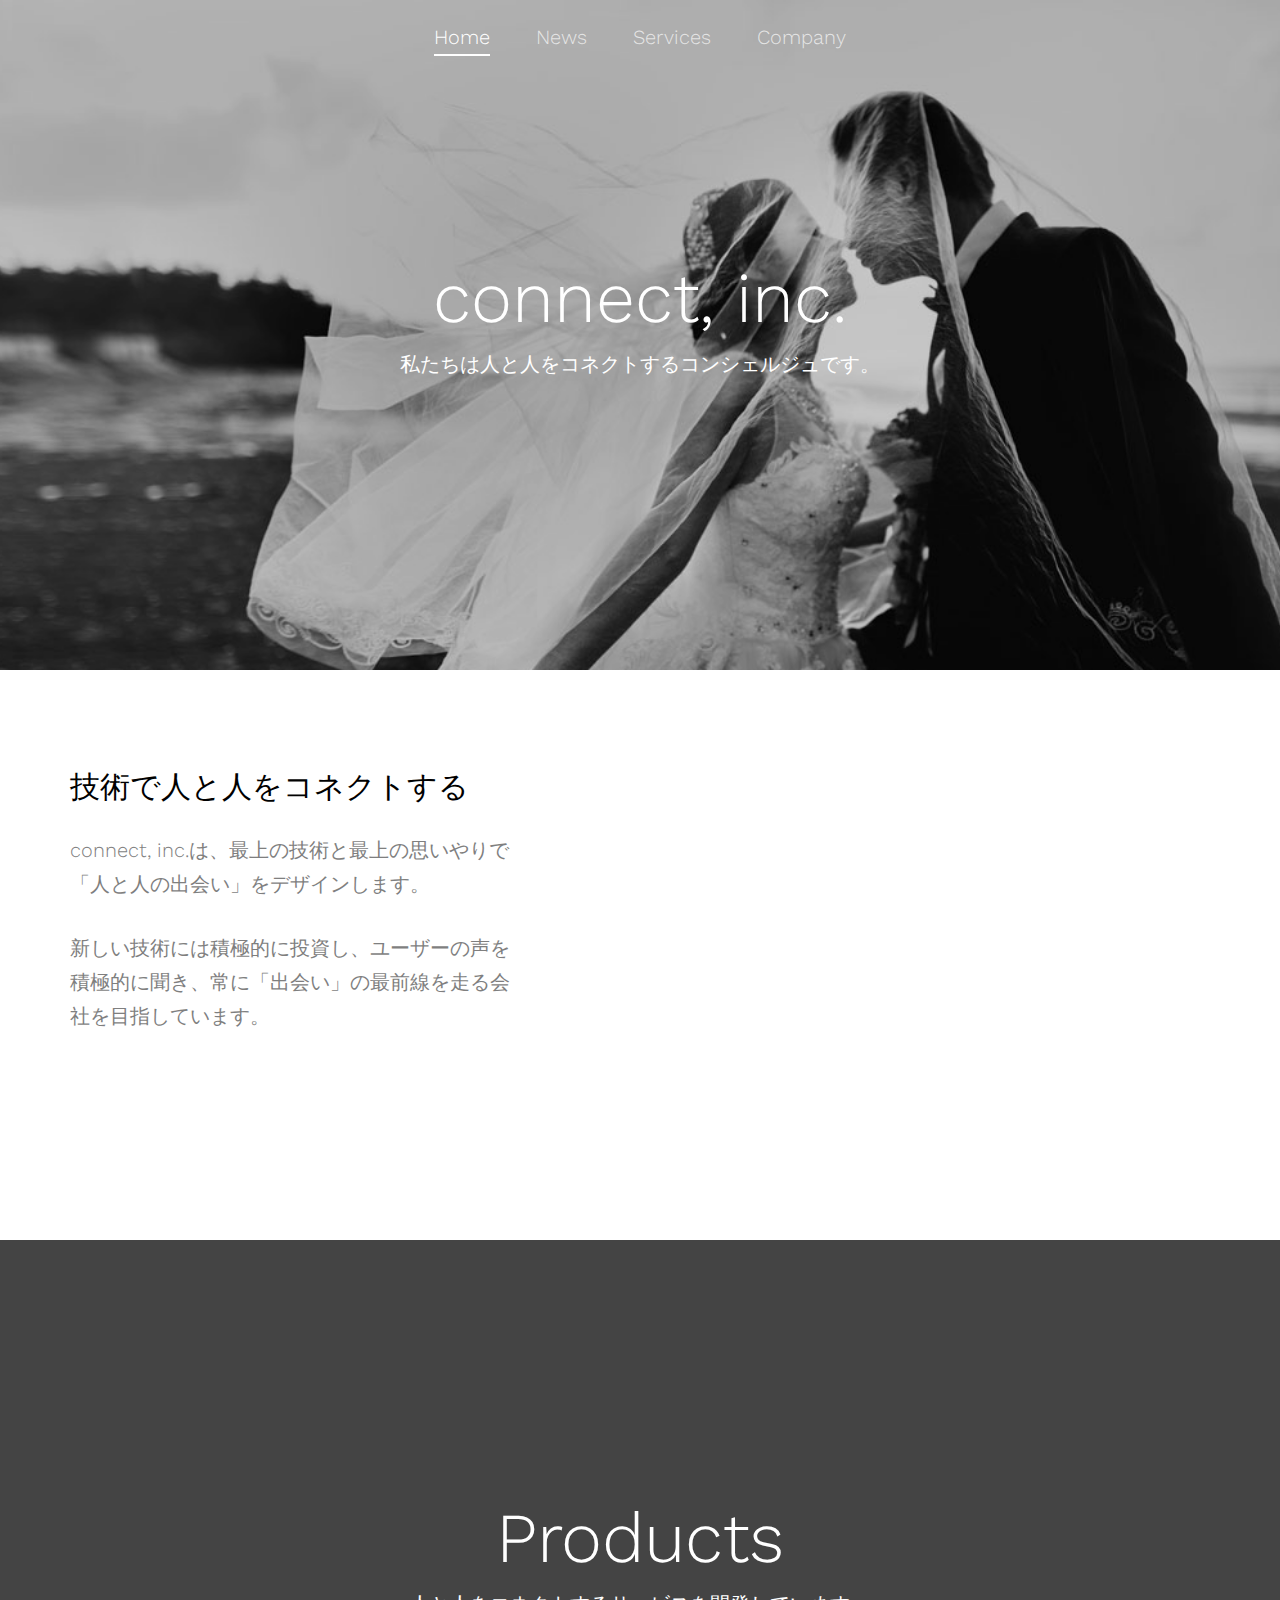
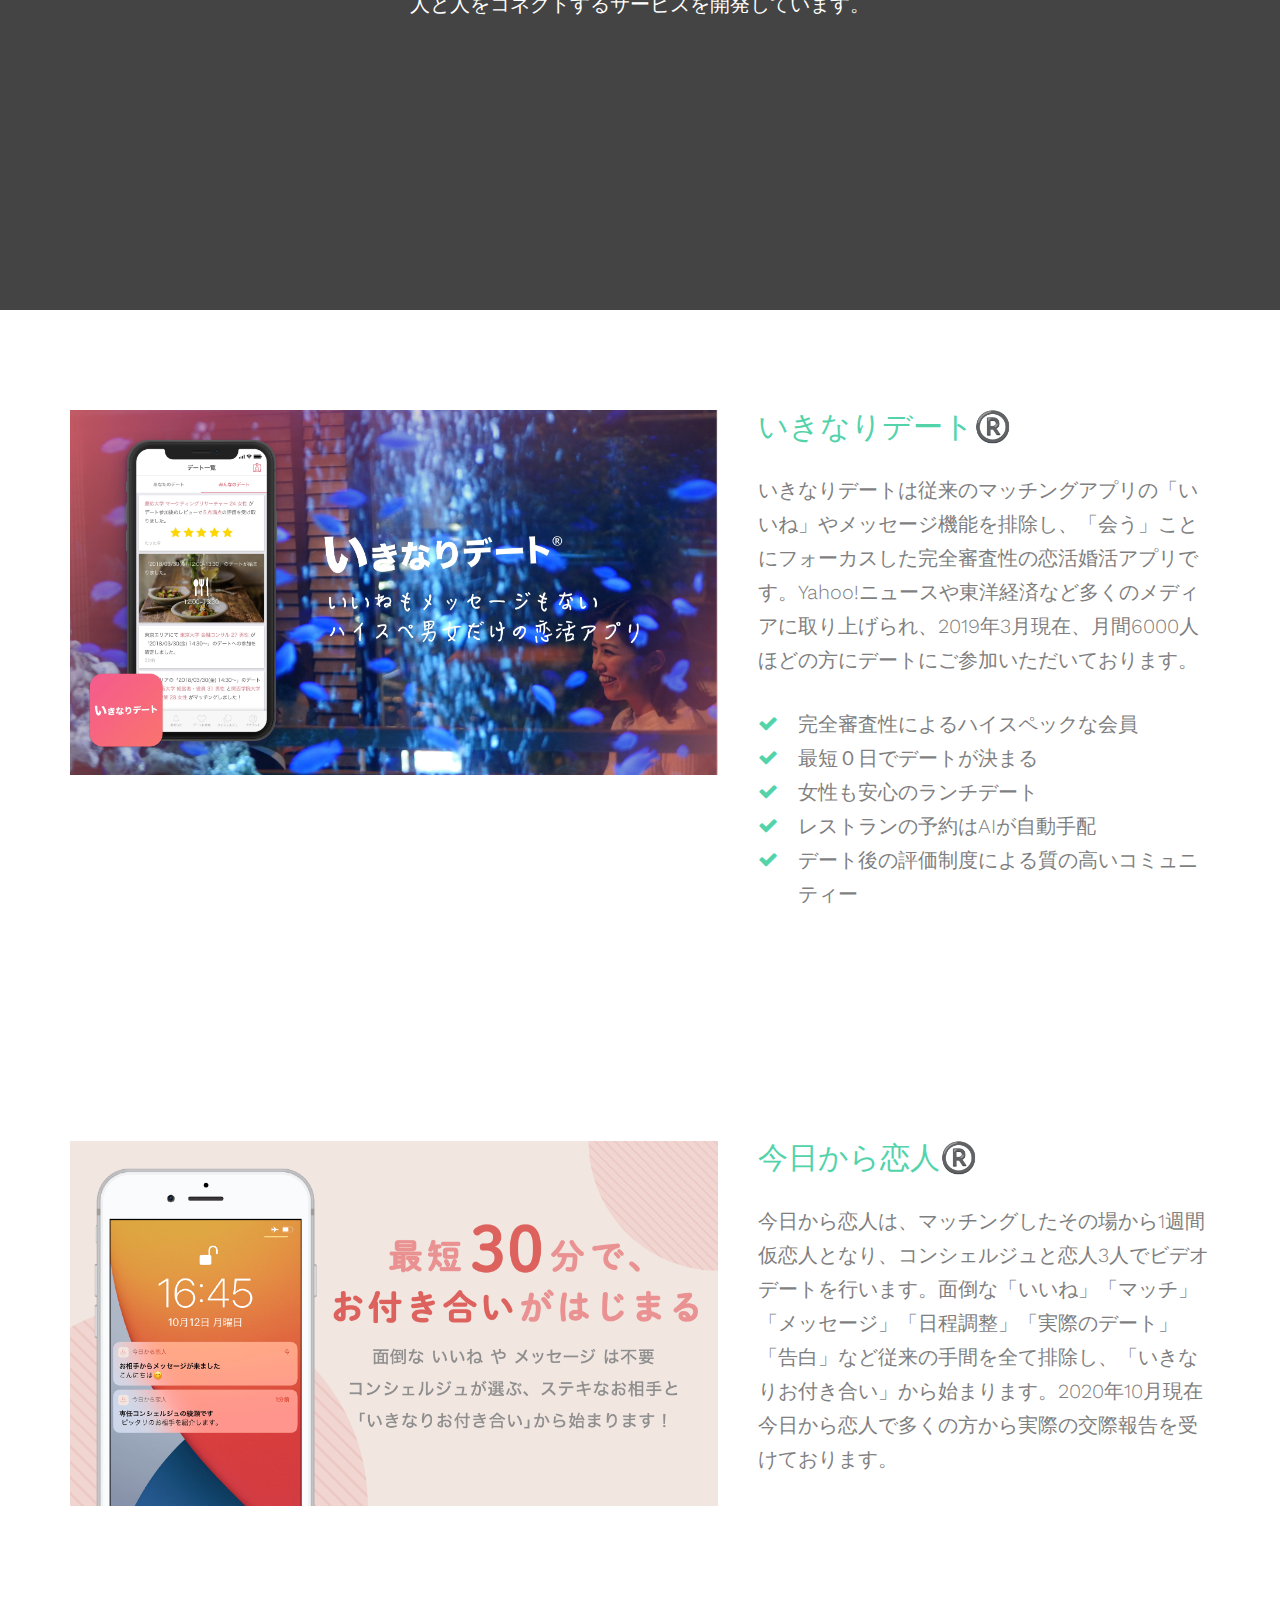
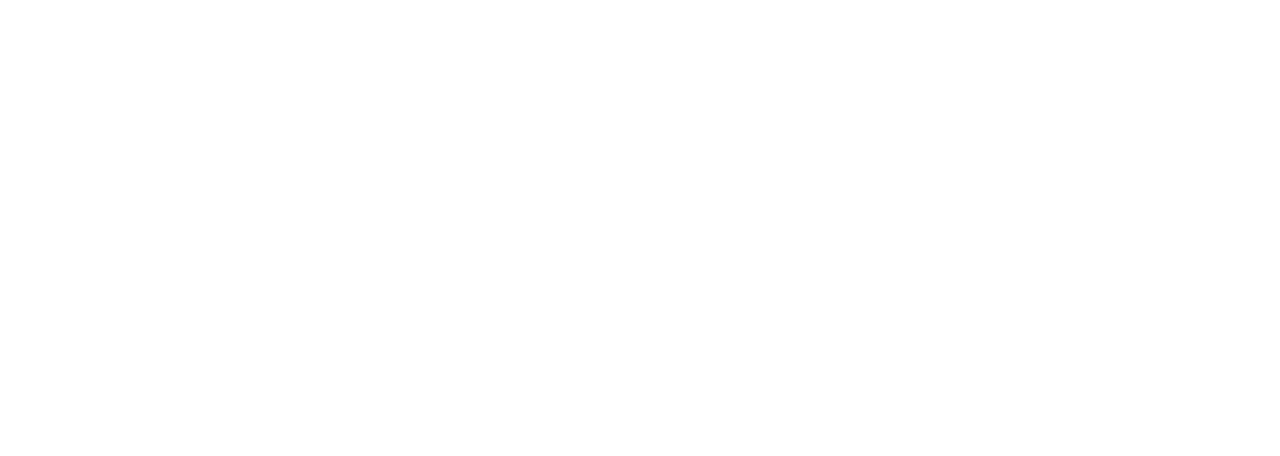
==== index.html @ e589a7e7 "Update index html" ====
<!DOCTYPE html>
<!--[if lt IE 7]>      <html class="no-js lt-ie9 lt-ie8 lt-ie7"> <![endif]-->
<!--[if IE 7]>         <html class="no-js lt-ie9 lt-ie8"> <![endif]-->
<!--[if IE 8]>         <html class="no-js lt-ie9"> <![endif]-->
<!--[if gt IE 8]><!--> <html class="no-js"> <!--<![endif]-->
	<head>
	<meta charset="utf-8">
	<meta http-equiv="X-UA-Compatible" content="IE=edge">
  <meta name="viewport" content="width=device-width, initial-scale=1">
	<meta name="format-detection" content="telephone=no">

	<title>コネクト株式会社 - 技術で人と人をコネクトする[connect, inc.]</title>
	<meta name="description" content="コネクト株式会社は「会う」ことにフォーカスした恋活・婚活マッチングアプリ「いきなりデート」と、「付き合う」ことにフォーカスした恋活・婚活マッチングアプリ「今日から恋人」を開発・運営しています。「いきなりデート」は、従来のマッチングアプリのイイねやメッセージ機能を排除し、いきなりレストランデートをするところから始まる完全審査制のマッチングアプリです。現在全国8都道府県にて開催中！「今日から恋人」は、マッチングアプリ疲れをした婚活女子や忙しい社会人の方にぴったり。いきなりお付き合いするところから始まる恋愛マッチングサービスです。現在東京・大阪にて開催中！" />
	<meta name="keywords" content="connect, コネクト, いきなりデート, 今日から恋人" />
	<meta name="author" content="connect, inc." />

  <!--
	//////////////////////////////////////////////////////

	FREE HTML5 TEMPLATE
	DESIGNED & DEVELOPED by FreeHTML5.co

	Website: 		http://freehtml5.co/
	Email: 			info@freehtml5.co
	Twitter: 		http://twitter.com/fh5co
	Facebook: 		https://www.facebook.com/fh5co

	//////////////////////////////////////////////////////
	 -->

  	<!-- Facebook and Twitter integration -->
	<meta property="og:title" content="コネクト株式会社 - 技術で人と人をコネクトする[connect, inc.]"/>
	<meta property="og:image" content="images/ikinari-lime-dating.jpg">
	<meta property="og:url" content="https://connectyou.jp/"/>
	<meta property="og:site_name" content="コネクト株式会社"/>
	<meta property="og:description" content="コネクトは「会う」ことにフォーカスした恋活・婚活マッチングアプリ「いきなりデート」と、「付き合う」ことにフォーカスした恋活・婚活マッチングアプリ「今日から恋人」を開発・運営しています。「いきなりデート」は、従来のマッチングアプリのイイねやメッセージ機能を排除し、いきなりレストランデートをするところから始まる完全審査制のマッチングアプリです。現在全国8都道府県にて開催中！「今日から恋人」は、マッチングアプリ疲れをした婚活女子や忙しい社会人の方にぴったり。いきなりお付き合いするところから始まる恋愛マッチングサービスです。現在東京・大阪にて開催中！"/>
	<meta name="twitter:title" content="コネクト株式会社 - 技術で人と人をコネクトする[connect, inc.]" />
	<meta name="twitter:image" content="images/ikinari-lime-dating.jpg">
	<meta name="twitter:url" content="" />
	<meta name="twitter:card" content="summary_large_image" />

  <!-- Structured Data -->
  <script type="application/ld+json">
  {
    "@context": "https://schema.org",
    "@type": "Organization",
    "name": "コネクト株式会社",
    "founder":"山口昂星",
    "foundingDate":"2018-11-30",
    "description": "レストランまで手配する婚活デーティングサービス「いきなりデート」の開発・運営。",
    "url": "https://connectyou.jp/",
    "logo": "",
    "telephone": "+81-03-4405-3026",
    "address": {
        "@type": "PostalAddress",
        "addressCountry": "JP",
        "postalCode": "153-0051",
        "addressRegion": "東京都",
        "addressLocality": "目黒区",
        "streetAddress": "上目黒3-18-6"
    },
    "sameAs":[
      "https://www.instagram.com/ikinaridate_official/"
    ]
  }
  </script>

	<!-- favicons ================================================== -->
  <link rel="shortcut icon" href="connect-favicon.ico">
  <link rel="icon" href="connect-favicon.ico" type="image/x-icon">
  <link rel="apple-touch-icon" href="connect-favicon.ico" type="image/x-icon"/>

	<link href='https://fonts.googleapis.com/css?family=Work+Sans:400,300,600,400italic,700' rel='stylesheet' type='text/css'>

	<!-- Animate.css -->
	<link rel="stylesheet" href="css/animate.css">

	<!-- Magnific Popup -->
	<link rel="stylesheet" href="css/magnific-popup.css">
	<!-- Bootstrap  -->
	<link rel="stylesheet" href="css/bootstrap.css">
	<!-- Icomoon Icon Fonts-->
	<link rel="stylesheet" href="css/icomoon.css">
	<!-- Theme style  -->
	<link rel="stylesheet" href="css/style.css">

	<!-- Modernizr JS -->
	<script src="js/modernizr-2.6.2.min.js"></script>
	<!-- FOR IE9 below -->
	<!--[if lt IE 9]>
	<script src="js/respond.min.js"></script>
	<![endif]-->

	<!-- Global site tag (gtag.js) - Google Analytics -->
	<script async src="https://www.googletagmanager.com/gtag/js?id=UA-73825450-18"></script>
	<script>
	  window.dataLayer = window.dataLayer || [];
	  function gtag(){dataLayer.push(arguments);}
	  gtag('js', new Date());

	  gtag('config', 'UA-73825450-18');
	</script>


	</head>
	<body>

	<div id="fh5co-wrap">
		<header id="fh5co-header">
			<div class="container">
				<nav class="fh5co-main-nav">
					<ul>
						<li class="fh5co-active"><a href="index.html"><span>Home</span></a></li>
						<li><a href="news.html"><span>News</span></a></li>
						<li><a href="services.html"><span>Services</span></a></li>
						<li><a href="company.html"><span>Company</span></a></li>
						<!-- <li><a href="contact.html"><span>Contact</span></a></li> -->
					</ul>
				</nav>
			</div>
		</header>

		<div class="fh5co-hero" style="background-image: url(images/home_header.jpg);background-position: center;" data-stellar-background-ratio="0.5">
			<div class="overlay"></div>
			<div class="container">
				<div class="row">
					<div class="col-md-8 col-md-offset-2 col-sm-12 col-sm-offset-0 col-xs-12 col-xs-offset-0 text-center fh5co-table">
						<div class="fh5co-intro fh5co-table-cell">
							<h1 class="text-center">connect, inc.</h1>
							<p>私たちは人と人をコネクトするコンシェルジュです。</p>
						</div>
					</div>
				</div>
			</div>
		</div>
		<div class="fh5co-section">
			<div class="container">
				<div class="row">
					<div class="col-md-5">
						<h2>技術で人と人をコネクトする</h2>
						<p>connect, inc.は、最上の技術と最上の思いやりで「人と人の出会い」をデザインします。</p>
						<p>新しい技術には積極的に投資し、ユーザーの声を積極的に聞き、常に「出会い」の最前線を走る会社を目指しています。</p>
					</div>
					<div class="col-md-7">
						<iframe src="https://player.vimeo.com/video/300948691?autoplay=1&loop=1&autopause=0&muted=1&background=1" frameborder="0"></iframe>
					</div>
				</div>
			</div>
		</div>

		<div class="fh5co-parallax" style="background-image: url(images/ikinari-lime-dating.jpg);" data-stellar-background-ratio="0.5">
			<div class="overlay"></div>
			<div class="container">
				<div class="row">
					<div class="col-md-8 col-md-offset-2 col-sm-12 col-sm-offset-0 col-xs-12 col-xs-offset-0 text-center fh5co-table">
						<div class="fh5co-intro fh5co-table-cell">
							<h1 class="text-center">Products</h1>
							<p>人と人をコネクトするサービスを開発しています。</p>
						</div>
					</div>
				</div>
			</div>
		</div>

		<div class="fh5co-section">
			<div class="container">
				<div class="row">
					<div class="col-md-5 col-md-push-7">
						<h2><a href="https://ikinaridate.com">いきなりデート®️</a></h2>
						<p>いきなりデートは従来のマッチングアプリの「いいね」やメッセージ機能を排除し、「会う」ことにフォーカスした完全審査性の恋活婚活アプリです。Yahoo!ニュースや東洋経済など多くのメディアに取り上げられ、2019年3月現在、月間6000人ほどの方にデートにご参加いただいております。</p>
						<ul class="fh5co-check">
							<li>完全審査性によるハイスペックな会員</li>
							<li>最短０日でデートが決まる</li>
							<li>女性も安心のランチデート</li>
							<li>レストランの予約はAIが自動手配</li>
							<li>デート後の評価制度による質の高いコミュニティー</li>
						</ul>
					</div>
					<div class="col-md-7 col-md-pull-5">
						<a href="https://ikinaridate.com"><img src="images/hero_1.jpg" alt="いきなりデート 画像" class="img-responsive"></a>
					</div>
				</div>
			</div>
		</div>

		<div class="fh5co-section">
			<div class="container">
				<div class="row">
					<div class="col-md-5 col-md-push-7">
						<h2><a href="https://kyokoi.jp">今日から恋人®️</a></h2>
						<p>今日から恋人は、マッチングしたその場から1週間仮恋人となり、コンシェルジュと恋人3人でビデオデートを行います。面倒な「いいね」「マッチ」「メッセージ」「日程調整」「実際のデート」「告白」など従来の手間を全て排除し、「いきなりお付き合い」から始まります。2020年10月現在今日から恋人で多くの方から実際の交際報告を受けております。</p>
					</div>
					<div class="col-md-7 col-md-pull-5">
						<a href="https://kyokoi.jp"><img src="images/services/kyokoi-02.png" alt="今日から恋人 画像" class="img-responsive"></a>
					</div>
				</div>
			</div>
		</div>

		<!-- <div class="fh5co-parallax" style="background-image: url(images/hero_2.jpg);" data-stellar-background-ratio="0.5">
			<div class="overlay"></div>
			<div class="container">
				<div class="row">
					<div class="col-md-8 col-md-offset-2 col-sm-12 col-sm-offset-0 col-xs-12 col-xs-offset-0 text-center fh5co-table">
						<div class="fh5co-intro fh5co-table-cell">
							<h1 class="text-center">Keep it simple</h1>
							<p>Made with love by the fine folks at <a href="http://freehtml5.co">FreeHTML5.co</a></p>
						</div>
					</div>
				</div>
			</div>
		</div>

		<div class="fh5co-section">
			<div class="container">

				<div class="row">
					<div class="col-md-6">
						<div class="fh5co-feature animate-box" data-animate-effect="fadeInLeft">
							<div class="fh5co-icon">
								<i class="icon-strategy"></i>
							</div>
							<div class="fh5co-text">
								<h3>Strategy</h3>
								<p>Far far away, behind the word mountains, far from the countries Vokalia and Consonantia, there live the blind texts. </p>
							</div>
						</div>
					</div>
					<div class="col-md-6">
						<div class="fh5co-feature animate-box" data-animate-effect="fadeInLeft">
							<div class="fh5co-icon">
								<i class="icon-telescope"></i>
							</div>
							<div class="fh5co-text">
								<h3>Explore</h3>
								<p>Far far away, behind the word mountains, far from the countries Vokalia and Consonantia, there live the blind texts. </p>
							</div>
						</div>
					</div>

					<div class="col-md-6">
						<div class="fh5co-feature animate-box" data-animate-effect="fadeInLeft">
							<div class="fh5co-icon">
								<i class="icon-circle-compass"></i>
							</div>
							<div class="fh5co-text">
								<h3>Direction</h3>
								<p>Far far away, behind the word mountains, far from the countries Vokalia and Consonantia, there live the blind texts. </p>
							</div>
						</div>
					</div>
					<div class="col-md-6">
						<div class="fh5co-feature animate-box" data-animate-effect="fadeInLeft">
							<div class="fh5co-icon">
								<i class="icon-tools"></i>
							</div>
							<div class="fh5co-text">
								<h3>Expertise</h3>
								<p>Far far away, behind the word mountains, far from the countries Vokalia and Consonantia, there live the blind texts. </p>
							</div>
						</div>
					</div>

				</div>

			</div>
		</div> -->


		<!-- <div class="fh5co-parallax" style="background-image: url(images/hero_3.jpg);" data-stellar-background-ratio="0.5">
			<div class="overlay"></div>
			<div class="container">
				<div class="row">
					<div class="col-md-8 col-md-offset-2 col-sm-12 col-sm-offset-0 col-xs-12 col-xs-offset-0 text-center fh5co-table">
						<div class="fh5co-intro fh5co-table-cell">
							<h1 class="text-center">Less is more</h1>
							<p>Made with love by the fine folks at <a href="http://freehtml5.co">FreeHTML5.co</a></p>
						</div>
					</div>
				</div>
			</div>
		</div>

		<div class="fh5co-section">
			<div class="container">

				<div class="row">
					<div class="col-md-12">
						<div class="row">
							<div class="col-md-6">
								<h2>Made With Love</h2>
							</div>
						</div>
					</div>
					<div class="col-md-6">
						<p>Even the all-powerful Pointing has no control about the blind texts it is an almost unorthographic life One day however a small line of blind text by the name of Lorem Ipsum decided to leave for the far World of Grammar. The Big Oxmox advised her not to do so, because there were thousands of bad Commas, wild Question Marks and devious Semikoli, but the Little Blind Text didn’t listen.</p>
					</div>
					<div class="col-md-6">
						<p>She packed her seven versalia, put her initial into the belt and made herself on the way. When she reached the first hills of the Italic Mountains, she had a last view back on the skyline of her hometown Bookmarksgrove, the headline of Alphabet Village and the subline of her own road, the Line Lane.</p>
					</div>
				</div>

			</div>
		</div> -->

	</div> <!-- END fh5co-wrap -->


	<footer id="fh5co-footer">
		<div class="container">
			<div class="row">
				<div class="col-md-4">
					<h3>connect, inc.</h3>
					<p>We connect people with love and technology.</p>
				</div>
				<div class="col-md-3 col-md-push-1">
					<h3>Quick Links</h3>
					<ul>
						<li><a href="http://connectyou.jp/company.html">About Us</a></li>
						<li><a href="https://ikinaridate.com">Products</a></li>
						<li><a href="http://connectyou.jp/services.html">Services</a></li>
						<!-- <li><a href="#">Blog</a></li>
						<li><a href="#">Contact</a></li> -->
					</ul>
				</div>
				<div class="col-md-3 col-md-push-1">
					<h3>Follow Us</h3>
					<ul class="fh5co-social">
						<li><a href="#"><i class="icon-twitter"></i> <span>Twitter</span></a></li>
						<li><a href="#"><i class="icon-facebook"></i> <span>Facebook</span></a></li>
						<li><a href="#"><i class="icon-instagram"></i> <span>Instagram</span></a></li>
						<li><a href="#"><i class="icon-google"></i> <span>Google Plus</span></a></li>
					</ul>
				</div>
			</div>
			<div class="row">
				<div class="col-md-12 fh5co-copyright text-center">
					<p><small>&copy; 2020 connect, inc. All Rights Reserved. </small></p>
				</div>
			</div>
		</div>
	</footer>

	<!-- jQuery -->
	<script src="js/jquery.min.js"></script>
	<!-- jQuery Easing -->
	<script src="js/jquery.easing.1.3.js"></script>
	<!-- Bootstrap -->
	<script src="js/bootstrap.min.js"></script>
	<!-- Waypoints -->
	<script src="js/jquery.waypoints.min.js"></script>
	<!-- Stellar -->
	<script src="js/jquery.stellar.min.js"></script>
	<!-- MAIN JS -->
	<script src="js/main.js"></script>

	</body>
</html>
---- css/icomoon.css ----
@font-face {
    font-family: 'icomoon';
    src:    url('../fonts/icomoon/icomoon.eot?195opb');
    src:    url('../fonts/icomoon/icomoon.eot?195opb#iefix') format('embedded-opentype'),
        url('../fonts/icomoon/icomoon.ttf?195opb') format('truetype'),
        url('../fonts/icomoon/icomoon.woff?195opb') format('woff'),
        url('../fonts/icomoon/icomoon.svg?195opb#icomoon') format('svg');
    font-weight: normal;
    font-style: normal;
}

[class^="icon-"], [class*=" icon-"] {
    /* use !important to prevent issues with browser extensions that change fonts */
    font-family: 'icomoon' !important;
    speak: none;
    font-style: normal;
    font-weight: normal;
    font-variant: normal;
    text-transform: none;
    line-height: 1;

    /* Better Font Rendering =========== */
    -webkit-font-smoothing: antialiased;
    -moz-osx-font-smoothing: grayscale;
}

.icon-glass:before {
    content: "\f000";
}
.icon-music:before {
    content: "\f001";
}
.icon-search:before {
    content: "\f002";
}
.icon-envelope-o:before {
    content: "\f003";
}
.icon-heart:before {
    content: "\f004";
}
.icon-star:before {
    content: "\f005";
}
.icon-star-o:before {
    content: "\f006";
}
.icon-user:before {
    content: "\f007";
}
.icon-film:before {
    content: "\f008";
}
.icon-th-large:before {
    content: "\f009";
}
.icon-th:before {
    content: "\f00a";
}
.icon-th-list:before {
    content: "\f00b";
}
.icon-check:before {
    content: "\f00c";
}
.icon-close:before {
    content: "\f00d";
}
.icon-remove:before {
    content: "\f00d";
}
.icon-times:before {
    content: "\f00d";
}
.icon-search-plus:before {
    content: "\f00e";
}
.icon-search-minus:before {
    content: "\f010";
}
.icon-power-off:before {
    content: "\f011";
}
.icon-signal:before {
    content: "\f012";
}
.icon-cog:before {
    content: "\f013";
}
.icon-gear:before {
    content: "\f013";
}
.icon-trash-o:before {
    content: "\f014";
}
.icon-home:before {
    content: "\f015";
}
.icon-file-o:before {
    content: "\f016";
}
.icon-clock-o:before {
    content: "\f017";
}
.icon-road:before {
    content: "\f018";
}
.icon-download:before {
    content: "\f019";
}
.icon-arrow-circle-o-down:before {
    content: "\f01a";
}
.icon-arrow-circle-o-up:before {
    content: "\f01b";
}
.icon-inbox:before {
    content: "\f01c";
}
.icon-play-circle-o:before {
    content: "\f01d";
}
.icon-repeat:before {
    content: "\f01e";
}
.icon-rotate-right:before {
    content: "\f01e";
}
.icon-refresh:before {
    content: "\f021";
}
.icon-list-alt:before {
    content: "\f022";
}
.icon-lock:before {
    content: "\f023";
}
.icon-flag:before {
    content: "\f024";
}
.icon-headphones:before {
    content: "\f025";
}
.icon-volume-off:before {
    content: "\f026";
}
.icon-volume-down:before {
    content: "\f027";
}
.icon-volume-up:before {
    content: "\f028";
}
.icon-qrcode:before {
    content: "\f029";
}
.icon-barcode:before {
    content: "\f02a";
}
.icon-tag:before {
    content: "\f02b";
}
.icon-tags:before {
    content: "\f02c";
}
.icon-book:before {
    content: "\f02d";
}
.icon-bookmark:before {
    content: "\f02e";
}
.icon-print:before {
    content: "\f02f";
}
.icon-camera:before {
    content: "\f030";
}
.icon-font:before {
    content: "\f031";
}
.icon-bold:before {
    content: "\f032";
}
.icon-italic:before {
    content: "\f033";
}
.icon-text-height:before {
    content: "\f034";
}
.icon-text-width:before {
    content: "\f035";
}
.icon-align-left:before {
    content: "\f036";
}
.icon-align-center:before {
    content: "\f037";
}
.icon-align-right:before {
    content: "\f038";
}
.icon-align-justify:before {
    content: "\f039";
}
.icon-list:before {
    content: "\f03a";
}
.icon-dedent:before {
    content: "\f03b";
}
.icon-outdent:before {
    content: "\f03b";
}
.icon-indent:before {
    content: "\f03c";
}
.icon-video-camera:before {
    content: "\f03d";
}
.icon-image:before {
    content: "\f03e";
}
.icon-photo:before {
    content: "\f03e";
}
.icon-picture-o:before {
    content: "\f03e";
}
.icon-pencil:before {
    content: "\f040";
}
.icon-map-marker:before {
    content: "\f041";
}
.icon-adjust:before {
    content: "\f042";
}
.icon-tint:before {
    content: "\f043";
}
.icon-edit:before {
    content: "\f044";
}
.icon-pencil-square-o:before {
    content: "\f044";
}
.icon-share-square-o:before {
    content: "\f045";
}
.icon-check-square-o:before {
    content: "\f046";
}
.icon-arrows:before {
    content: "\f047";
}
.icon-step-backward:before {
    content: "\f048";
}
.icon-fast-backward:before {
    content: "\f049";
}
.icon-backward:before {
    content: "\f04a";
}
.icon-play:before {
    content: "\f04b";
}
.icon-pause:before {
    content: "\f04c";
}
.icon-stop:before {
    content: "\f04d";
}
.icon-forward:before {
    content: "\f04e";
}
.icon-fast-forward:before {
    content: "\f050";
}
.icon-step-forward:before {
    content: "\f051";
}
.icon-eject:before {
    content: "\f052";
}
.icon-chevron-left:before {
    content: "\f053";
}
.icon-chevron-right:before {
    content: "\f054";
}
.icon-plus-circle:before {
    content: "\f055";
}
.icon-minus-circle:before {
    content: "\f056";
}
.icon-times-circle:before {
    content: "\f057";
}
.icon-check-circle:before {
    content: "\f058";
}
.icon-question-circle:before {
    content: "\f059";
}
.icon-info-circle:before {
    content: "\f05a";
}
.icon-crosshairs:before {
    content: "\f05b";
}
.icon-times-circle-o:before {
    content: "\f05c";
}
.icon-check-circle-o:before {
    content: "\f05d";
}
.icon-ban:before {
    content: "\f05e";
}
.icon-arrow-left:before {
    content: "\f060";
}
.icon-arrow-right:before {
    content: "\f061";
}
.icon-arrow-up:before {
    content: "\f062";
}
.icon-arrow-down:before {
    content: "\f063";
}
.icon-mail-forward:before {
    content: "\f064";
}
.icon-share:before {
    content: "\f064";
}
.icon-expand:before {
    content: "\f065";
}
.icon-compress:before {
    content: "\f066";
}
.icon-plus:before {
    content: "\f067";
}
.icon-minus:before {
    content: "\f068";
}
.icon-asterisk:before {
    content: "\f069";
}
.icon-exclamation-circle:before {
    content: "\f06a";
}
.icon-gift:before {
    content: "\f06b";
}
.icon-leaf:before {
    content: "\f06c";
}
.icon-fire:before {
    content: "\f06d";
}
.icon-eye:before {
    content: "\f06e";
}
.icon-eye-slash:before {
    content: "\f070";
}
.icon-exclamation-triangle:before {
    content: "\f071";
}
.icon-warning:before {
    content: "\f071";
}
.icon-plane:before {
    content: "\f072";
}
.icon-calendar:before {
    content: "\f073";
}
.icon-random:before {
    content: "\f074";
}
.icon-comment:before {
    content: "\f075";
}
.icon-magnet:before {
    content: "\f076";
}
.icon-chevron-up:before {
    content: "\f077";
}
.icon-chevron-down:before {
    content: "\f078";
}
.icon-retweet:before {
    content: "\f079";
}
.icon-shopping-cart:before {
    content: "\f07a";
}
.icon-folder:before {
    content: "\f07b";
}
.icon-folder-open:before {
    content: "\f07c";
}
.icon-arrows-v:before {
    content: "\f07d";
}
.icon-arrows-h:before {
    content: "\f07e";
}
.icon-bar-chart:before {
    content: "\f080";
}
.icon-bar-chart-o:before {
    content: "\f080";
}
.icon-twitter-square:before {
    content: "\f081";
}
.icon-facebook-square:before {
    content: "\f082";
}
.icon-camera-retro:before {
    content: "\f083";
}
.icon-key:before {
    content: "\f084";
}
.icon-cogs:before {
    content: "\f085";
}
.icon-gears:before {
    content: "\f085";
}
.icon-comments:before {
    content: "\f086";
}
.icon-thumbs-o-up:before {
    content: "\f087";
}
.icon-thumbs-o-down:before {
    content: "\f088";
}
.icon-star-half:before {
    content: "\f089";
}
.icon-heart-o:before {
    content: "\f08a";
}
.icon-sign-out:before {
    content: "\f08b";
}
.icon-linkedin-square:before {
    content: "\f08c";
}
.icon-thumb-tack:before {
    content: "\f08d";
}
.icon-external-link:before {
    content: "\f08e";
}
.icon-sign-in:before {
    content: "\f090";
}
.icon-trophy:before {
    content: "\f091";
}
.icon-github-square:before {
    content: "\f092";
}
.icon-upload:before {
    content: "\f093";
}
.icon-lemon-o:before {
    content: "\f094";
}
.icon-phone:before {
    content: "\f095";
}
.icon-square-o:before {
    content: "\f096";
}
.icon-bookmark-o:before {
    content: "\f097";
}
.icon-phone-square:before {
    content: "\f098";
}
.icon-twitter:before {
    content: "\f099";
}
.icon-facebook:before {
    content: "\f09a";
}
.icon-facebook-f:before {
    content: "\f09a";
}
.icon-github:before {
    content: "\f09b";
}
.icon-unlock:before {
    content: "\f09c";
}
.icon-credit-card:before {
    content: "\f09d";
}
.icon-feed:before {
    content: "\f09e";
}
.icon-rss:before {
    content: "\f09e";
}
.icon-hdd-o:before {
    content: "\f0a0";
}
.icon-bullhorn:before {
    content: "\f0a1";
}
.icon-bell-o:before {
    content: "\f0a2";
}
.icon-certificate:before {
    content: "\f0a3";
}
.icon-hand-o-right:before {
    content: "\f0a4";
}
.icon-hand-o-left:before {
    content: "\f0a5";
}
.icon-hand-o-up:before {
    content: "\f0a6";
}
.icon-hand-o-down:before {
    content: "\f0a7";
}
.icon-arrow-circle-left:before {
    content: "\f0a8";
}
.icon-arrow-circle-right:before {
    content: "\f0a9";
}
.icon-arrow-circle-up:before {
    content: "\f0aa";
}
.icon-arrow-circle-down:before {
    content: "\f0ab";
}
.icon-globe:before {
    content: "\f0ac";
}
.icon-wrench:before {
    content: "\f0ad";
}
.icon-tasks:before {
    content: "\f0ae";
}
.icon-filter:before {
    content: "\f0b0";
}
.icon-briefcase:before {
    content: "\f0b1";
}
.icon-arrows-alt:before {
    content: "\f0b2";
}
.icon-group:before {
    content: "\f0c0";
}
.icon-users:before {
    content: "\f0c0";
}
.icon-chain:before {
    content: "\f0c1";
}
.icon-link:before {
    content: "\f0c1";
}
.icon-cloud:before {
    content: "\f0c2";
}
.icon-flask:before {
    content: "\f0c3";
}
.icon-cut:before {
    content: "\f0c4";
}
.icon-scissors:before {
    content: "\f0c4";
}
.icon-copy:before {
    content: "\f0c5";
}
.icon-files-o:before {
    content: "\f0c5";
}
.icon-paperclip:before {
    content: "\f0c6";
}
.icon-floppy-o:before {
    content: "\f0c7";
}
.icon-save:before {
    content: "\f0c7";
}
.icon-square:before {
    content: "\f0c8";
}
.icon-bars:before {
    content: "\f0c9";
}
.icon-navicon:before {
    content: "\f0c9";
}
.icon-reorder:before {
    content: "\f0c9";
}
.icon-list-ul:before {
    content: "\f0ca";
}
.icon-list-ol:before {
    content: "\f0cb";
}
.icon-strikethrough:before {
    content: "\f0cc";
}
.icon-underline:before {
    content: "\f0cd";
}
.icon-table:before {
    content: "\f0ce";
}
.icon-magic:before {
    content: "\f0d0";
}
.icon-truck:before {
    content: "\f0d1";
}
.icon-pinterest:before {
    content: "\f0d2";
}
.icon-pinterest-square:before {
    content: "\f0d3";
}
.icon-google-plus-square:before {
    content: "\f0d4";
}
.icon-google-plus:before {
    content: "\f0d5";
}
.icon-money:before {
    content: "\f0d6";
}
.icon-caret-down:before {
    content: "\f0d7";
}
.icon-caret-up:before {
    content: "\f0d8";
}
.icon-caret-left:before {
    content: "\f0d9";
}
.icon-caret-right:before {
    content: "\f0da";
}
.icon-columns:before {
    content: "\f0db";
}
.icon-sort:before {
    content: "\f0dc";
}
.icon-unsorted:before {
    content: "\f0dc";
}
.icon-sort-desc:before {
    content: "\f0dd";
}
.icon-sort-down:before {
    content: "\f0dd";
}
.icon-sort-asc:before {
    content: "\f0de";
}
.icon-sort-up:before {
    content: "\f0de";
}
.icon-envelope:before {
    content: "\f0e0";
}
.icon-linkedin:before {
    content: "\f0e1";
}
.icon-rotate-left:before {
    content: "\f0e2";
}
.icon-undo:before {
    content: "\f0e2";
}
.icon-gavel:before {
    content: "\f0e3";
}
.icon-legal:before {
    content: "\f0e3";
}
.icon-dashboard:before {
    content: "\f0e4";
}
.icon-tachometer:before {
    content: "\f0e4";
}
.icon-comment-o:before {
    content: "\f0e5";
}
.icon-comments-o:before {
    content: "\f0e6";
}
.icon-bolt:before {
    content: "\f0e7";
}
.icon-flash:before {
    content: "\f0e7";
}
.icon-sitemap:before {
    content: "\f0e8";
}
.icon-umbrella:before {
    content: "\f0e9";
}
.icon-clipboard:before {
    content: "\f0ea";
}
.icon-paste:before {
    content: "\f0ea";
}
.icon-lightbulb-o:before {
    content: "\f0eb";
}
.icon-exchange:before {
    content: "\f0ec";
}
.icon-cloud-download:before {
    content: "\f0ed";
}
.icon-cloud-upload:before {
    content: "\f0ee";
}
.icon-user-md:before {
    content: "\f0f0";
}
.icon-stethoscope:before {
    content: "\f0f1";
}
.icon-suitcase:before {
    content: "\f0f2";
}
.icon-bell:before {
    content: "\f0f3";
}
.icon-coffee:before {
    content: "\f0f4";
}
.icon-cutlery:before {
    content: "\f0f5";
}
.icon-file-text-o:before {
    content: "\f0f6";
}
.icon-building-o:before {
    content: "\f0f7";
}
.icon-hospital-o:before {
    content: "\f0f8";
}
.icon-ambulance:before {
    content: "\f0f9";
}
.icon-medkit:before {
    content: "\f0fa";
}
.icon-fighter-jet:before {
    content: "\f0fb";
}
.icon-beer:before {
    content: "\f0fc";
}
.icon-h-square:before {
    content: "\f0fd";
}
.icon-plus-square:before {
    content: "\f0fe";
}
.icon-angle-double-left:before {
    content: "\f100";
}
.icon-angle-double-right:before {
    content: "\f101";
}
.icon-angle-double-up:before {
    content: "\f102";
}
.icon-angle-double-down:before {
    content: "\f103";
}
.icon-angle-left:before {
    content: "\f104";
}
.icon-angle-right:before {
    content: "\f105";
}
.icon-angle-up:before {
    content: "\f106";
}
.icon-angle-down:before {
    content: "\f107";
}
.icon-desktop:before {
    content: "\f108";
}
.icon-laptop:before {
    content: "\f109";
}
.icon-tablet:before {
    content: "\f10a";
}
.icon-mobile:before {
    content: "\f10b";
}
.icon-mobile-phone:before {
    content: "\f10b";
}
.icon-circle-o:before {
    content: "\f10c";
}
.icon-quote-left:before {
    content: "\f10d";
}
.icon-quote-right:before {
    content: "\f10e";
}
.icon-spinner:before {
    content: "\f110";
}
.icon-circle:before {
    content: "\f111";
}
.icon-mail-reply:before {
    content: "\f112";
}
.icon-reply:before {
    content: "\f112";
}
.icon-github-alt:before {
    content: "\f113";
}
.icon-folder-o:before {
    content: "\f114";
}
.icon-folder-open-o:before {
    content: "\f115";
}
.icon-smile-o:before {
    content: "\f118";
}
.icon-frown-o:before {
    content: "\f119";
}
.icon-meh-o:before {
    content: "\f11a";
}
.icon-gamepad:before {
    content: "\f11b";
}
.icon-keyboard-o:before {
    content: "\f11c";
}
.icon-flag-o:before {
    content: "\f11d";
}
.icon-flag-checkered:before {
    content: "\f11e";
}
.icon-terminal:before {
    content: "\f120";
}
.icon-code:before {
    content: "\f121";
}
.icon-mail-reply-all:before {
    content: "\f122";
}
.icon-reply-all:before {
    content: "\f122";
}
.icon-star-half-empty:before {
    content: "\f123";
}
.icon-star-half-full:before {
    content: "\f123";
}
.icon-star-half-o:before {
    content: "\f123";
}
.icon-location-arrow:before {
    content: "\f124";
}
.icon-crop:before {
    content: "\f125";
}
.icon-code-fork:before {
    content: "\f126";
}
.icon-chain-broken:before {
    content: "\f127";
}
.icon-unlink:before {
    content: "\f127";
}
.icon-question:before {
    content: "\f128";
}
.icon-info:before {
    content: "\f129";
}
.icon-exclamation:before {
    content: "\f12a";
}
.icon-superscript:before {
    content: "\f12b";
}
.icon-subscript:before {
    content: "\f12c";
}
.icon-eraser:before {
    content: "\f12d";
}
.icon-puzzle-piece:before {
    content: "\f12e";
}
.icon-microphone:before {
    content: "\f130";
}
.icon-microphone-slash:before {
    content: "\f131";
}
.icon-shield:before {
    content: "\f132";
}
.icon-calendar-o:before {
    content: "\f133";
}
.icon-fire-extinguisher:before {
    content: "\f134";
}
.icon-rocket:before {
    content: "\f135";
}
.icon-maxcdn:before {
    content: "\f136";
}
.icon-chevron-circle-left:before {
    content: "\f137";
}
.icon-chevron-circle-right:before {
    content: "\f138";
}
.icon-chevron-circle-up:before {
    content: "\f139";
}
.icon-chevron-circle-down:before {
    content: "\f13a";
}
.icon-html5:before {
    content: "\f13b";
}
.icon-css3:before {
    content: "\f13c";
}
.icon-anchor:before {
    content: "\f13d";
}
.icon-unlock-alt:before {
    content: "\f13e";
}
.icon-bullseye:before {
    content: "\f140";
}
.icon-ellipsis-h:before {
    content: "\f141";
}
.icon-ellipsis-v:before {
    content: "\f142";
}
.icon-rss-square:before {
    content: "\f143";
}
.icon-play-circle:before {
    content: "\f144";
}
.icon-ticket:before {
    content: "\f145";
}
.icon-minus-square:before {
    content: "\f146";
}
.icon-minus-square-o:before {
    content: "\f147";
}
.icon-level-up:before {
    content: "\f148";
}
.icon-level-down:before {
    content: "\f149";
}
.icon-check-square:before {
    content: "\f14a";
}
.icon-pencil-square:before {
    content: "\f14b";
}
.icon-external-link-square:before {
    content: "\f14c";
}
.icon-share-square:before {
    content: "\f14d";
}
.icon-compass:before {
    content: "\f14e";
}
.icon-caret-square-o-down:before {
    content: "\f150";
}
.icon-toggle-down:before {
    content: "\f150";
}
.icon-caret-square-o-up:before {
    content: "\f151";
}
.icon-toggle-up:before {
    content: "\f151";
}
.icon-caret-square-o-right:before {
    content: "\f152";
}
.icon-toggle-right:before {
    content: "\f152";
}
.icon-eur:before {
    content: "\f153";
}
.icon-euro:before {
    content: "\f153";
}
.icon-gbp:before {
    content: "\f154";
}
.icon-dollar:before {
    content: "\f155";
}
.icon-usd:before {
    content: "\f155";
}
.icon-inr:before {
    content: "\f156";
}
.icon-rupee:before {
    content: "\f156";
}
.icon-cny:before {
    content: "\f157";
}
.icon-jpy:before {
    content: "\f157";
}
.icon-rmb:before {
    content: "\f157";
}
.icon-yen:before {
    content: "\f157";
}
.icon-rouble:before {
    content: "\f158";
}
.icon-rub:before {
    content: "\f158";
}
.icon-ruble:before {
    content: "\f158";
}
.icon-krw:before {
    content: "\f159";
}
.icon-won:before {
    content: "\f159";
}
.icon-bitcoin:before {
    content: "\f15a";
}
.icon-btc:before {
    content: "\f15a";
}
.icon-file:before {
    content: "\f15b";
}
.icon-file-text:before {
    content: "\f15c";
}
.icon-sort-alpha-asc:before {
    content: "\f15d";
}
.icon-sort-alpha-desc:before {
    content: "\f15e";
}
.icon-sort-amount-asc:before {
    content: "\f160";
}
.icon-sort-amount-desc:before {
    content: "\f161";
}
.icon-sort-numeric-asc:before {
    content: "\f162";
}
.icon-sort-numeric-desc:before {
    content: "\f163";
}
.icon-thumbs-up:before {
    content: "\f164";
}
.icon-thumbs-down:before {
    content: "\f165";
}
.icon-youtube-square:before {
    content: "\f166";
}
.icon-youtube:before {
    content: "\f167";
}
.icon-xing:before {
    content: "\f168";
}
.icon-xing-square:before {
    content: "\f169";
}
.icon-youtube-play:before {
    content: "\f16a";
}
.icon-dropbox:before {
    content: "\f16b";
}
.icon-stack-overflow:before {
    content: "\f16c";
}
.icon-instagram:before {
    content: "\f16d";
}
.icon-flickr:before {
    content: "\f16e";
}
.icon-adn:before {
    content: "\f170";
}
.icon-bitbucket:before {
    content: "\f171";
}
.icon-bitbucket-square:before {
    content: "\f172";
}
.icon-tumblr:before {
    content: "\f173";
}
.icon-tumblr-square:before {
    content: "\f174";
}
.icon-long-arrow-down:before {
    content: "\f175";
}
.icon-long-arrow-up:before {
    content: "\f176";
}
.icon-long-arrow-left:before {
    content: "\f177";
}
.icon-long-arrow-right:before {
    content: "\f178";
}
.icon-apple:before {
    content: "\f179";
}
.icon-windows:before {
    content: "\f17a";
}
.icon-android:before {
    content: "\f17b";
}
.icon-linux:before {
    content: "\f17c";
}
.icon-dribbble:before {
    content: "\f17d";
}
.icon-skype:before {
    content: "\f17e";
}
.icon-foursquare:before {
    content: "\f180";
}
.icon-trello:before {
    content: "\f181";
}
.icon-female:before {
    content: "\f182";
}
.icon-male:before {
    content: "\f183";
}
.icon-gittip:before {
    content: "\f184";
}
.icon-gratipay:before {
    content: "\f184";
}
.icon-sun-o:before {
    content: "\f185";
}
.icon-moon-o:before {
    content: "\f186";
}
.icon-archive:before {
    content: "\f187";
}
.icon-bug:before {
    content: "\f188";
}
.icon-vk:before {
    content: "\f189";
}
.icon-weibo:before {
    content: "\f18a";
}
.icon-renren:before {
    content: "\f18b";
}
.icon-pagelines:before {
    content: "\f18c";
}
.icon-stack-exchange:before {
    content: "\f18d";
}
.icon-arrow-circle-o-right:before {
    content: "\f18e";
}
.icon-arrow-circle-o-left:before {
    content: "\f190";
}
.icon-caret-square-o-left:before {
    content: "\f191";
}
.icon-toggle-left:before {
    content: "\f191";
}
.icon-dot-circle-o:before {
    content: "\f192";
}
.icon-wheelchair:before {
    content: "\f193";
}
.icon-vimeo-square:before {
    content: "\f194";
}
.icon-try:before {
    content: "\f195";
}
.icon-turkish-lira:before {
    content: "\f195";
}
.icon-plus-square-o:before {
    content: "\f196";
}
.icon-space-shuttle:before {
    content: "\f197";
}
.icon-slack:before {
    content: "\f198";
}
.icon-envelope-square:before {
    content: "\f199";
}
.icon-wordpress:before {
    content: "\f19a";
}
.icon-openid:before {
    content: "\f19b";
}
.icon-bank:before {
    content: "\f19c";
}
.icon-institution:before {
    content: "\f19c";
}
.icon-university:before {
    content: "\f19c";
}
.icon-graduation-cap:before {
    content: "\f19d";
}
.icon-mortar-board:before {
    content: "\f19d";
}
.icon-yahoo:before {
    content: "\f19e";
}
.icon-google:before {
    content: "\f1a0";
}
.icon-reddit:before {
    content: "\f1a1";
}
.icon-reddit-square:before {
    content: "\f1a2";
}
.icon-stumbleupon-circle:before {
    content: "\f1a3";
}
.icon-stumbleupon:before {
    content: "\f1a4";
}
.icon-delicious:before {
    content: "\f1a5";
}
.icon-digg:before {
    content: "\f1a6";
}
.icon-pied-piper-pp:before {
    content: "\f1a7";
}
.icon-pied-piper-alt:before {
    content: "\f1a8";
}
.icon-drupal:before {
    content: "\f1a9";
}
.icon-joomla:before {
    content: "\f1aa";
}
.icon-language:before {
    content: "\f1ab";
}
.icon-fax:before {
    content: "\f1ac";
}
.icon-building:before {
    content: "\f1ad";
}
.icon-child:before {
    content: "\f1ae";
}
.icon-paw:before {
    content: "\f1b0";
}
.icon-spoon:before {
    content: "\f1b1";
}
.icon-cube:before {
    content: "\f1b2";
}
.icon-cubes:before {
    content: "\f1b3";
}
.icon-behance:before {
    content: "\f1b4";
}
.icon-behance-square:before {
    content: "\f1b5";
}
.icon-steam:before {
    content: "\f1b6";
}
.icon-steam-square:before {
    content: "\f1b7";
}
.icon-recycle:before {
    content: "\f1b8";
}
.icon-automobile:before {
    content: "\f1b9";
}
.icon-car:before {
    content: "\f1b9";
}
.icon-cab:before {
    content: "\f1ba";
}
.icon-taxi:before {
    content: "\f1ba";
}
.icon-tree:before {
    content: "\f1bb";
}
.icon-spotify:before {
    content: "\f1bc";
}
.icon-deviantart:before {
    content: "\f1bd";
}
.icon-soundcloud:before {
    content: "\f1be";
}
.icon-database:before {
    content: "\f1c0";
}
.icon-file-pdf-o:before {
    content: "\f1c1";
}
.icon-file-word-o:before {
    content: "\f1c2";
}
.icon-file-excel-o:before {
    content: "\f1c3";
}
.icon-file-powerpoint-o:before {
    content: "\f1c4";
}
.icon-file-image-o:before {
    content: "\f1c5";
}
.icon-file-photo-o:before {
    content: "\f1c5";
}
.icon-file-picture-o:before {
    content: "\f1c5";
}
.icon-file-archive-o:before {
    content: "\f1c6";
}
.icon-file-zip-o:before {
    content: "\f1c6";
}
.icon-file-audio-o:before {
    content: "\f1c7";
}
.icon-file-sound-o:before {
    content: "\f1c7";
}
.icon-file-movie-o:before {
    content: "\f1c8";
}
.icon-file-video-o:before {
    content: "\f1c8";
}
.icon-file-code-o:before {
    content: "\f1c9";
}
.icon-vine:before {
    content: "\f1ca";
}
.icon-codepen:before {
    content: "\f1cb";
}
.icon-jsfiddle:before {
    content: "\f1cc";
}
.icon-life-bouy:before {
    content: "\f1cd";
}
.icon-life-buoy:before {
    content: "\f1cd";
}
.icon-life-ring:before {
    content: "\f1cd";
}
.icon-life-saver:before {
    content: "\f1cd";
}
.icon-support:before {
    content: "\f1cd";
}
.icon-circle-o-notch:before {
    content: "\f1ce";
}
.icon-ra:before {
    content: "\f1d0";
}
.icon-rebel:before {
    content: "\f1d0";
}
.icon-resistance:before {
    content: "\f1d0";
}
.icon-empire:before {
    content: "\f1d1";
}
.icon-ge:before {
    content: "\f1d1";
}
.icon-git-square:before {
    content: "\f1d2";
}
.icon-git:before {
    content: "\f1d3";
}
.icon-hacker-news:before {
    content: "\f1d4";
}
.icon-y-combinator-square:before {
    content: "\f1d4";
}
.icon-yc-square:before {
    content: "\f1d4";
}
.icon-tencent-weibo:before {
    content: "\f1d5";
}
.icon-qq:before {
    content: "\f1d6";
}
.icon-wechat:before {
    content: "\f1d7";
}
.icon-weixin:before {
    content: "\f1d7";
}
.icon-paper-plane:before {
    content: "\f1d8";
}
.icon-send:before {
    content: "\f1d8";
}
.icon-paper-plane-o:before {
    content: "\f1d9";
}
.icon-send-o:before {
    content: "\f1d9";
}
.icon-history:before {
    content: "\f1da";
}
.icon-circle-thin:before {
    content: "\f1db";
}
.icon-header:before {
    content: "\f1dc";
}
.icon-paragraph:before {
    content: "\f1dd";
}
.icon-sliders:before {
    content: "\f1de";
}
.icon-share-alt:before {
    content: "\f1e0";
}
.icon-share-alt-square:before {
    content: "\f1e1";
}
.icon-bomb:before {
    content: "\f1e2";
}
.icon-futbol-o:before {
    content: "\f1e3";
}
.icon-soccer-ball-o:before {
    content: "\f1e3";
}
.icon-tty:before {
    content: "\f1e4";
}
.icon-binoculars:before {
    content: "\f1e5";
}
.icon-plug:before {
    content: "\f1e6";
}
.icon-slideshare:before {
    content: "\f1e7";
}
.icon-twitch:before {
    content: "\f1e8";
}
.icon-yelp:before {
    content: "\f1e9";
}
.icon-newspaper-o:before {
    content: "\f1ea";
}
.icon-wifi:before {
    content: "\f1eb";
}
.icon-calculator:before {
    content: "\f1ec";
}
.icon-paypal:before {
    content: "\f1ed";
}
.icon-google-wallet:before {
    content: "\f1ee";
}
.icon-cc-visa:before {
    content: "\f1f0";
}
.icon-cc-mastercard:before {
    content: "\f1f1";
}
.icon-cc-discover:before {
    content: "\f1f2";
}
.icon-cc-amex:before {
    content: "\f1f3";
}
.icon-cc-paypal:before {
    content: "\f1f4";
}
.icon-cc-stripe:before {
    content: "\f1f5";
}
.icon-bell-slash:before {
    content: "\f1f6";
}
.icon-bell-slash-o:before {
    content: "\f1f7";
}
.icon-trash:before {
    content: "\f1f8";
}
.icon-copyright:before {
    content: "\f1f9";
}
.icon-at:before {
    content: "\f1fa";
}
.icon-eyedropper:before {
    content: "\f1fb";
}
.icon-paint-brush:before {
    content: "\f1fc";
}
.icon-birthday-cake:before {
    content: "\f1fd";
}
.icon-area-chart:before {
    content: "\f1fe";
}
.icon-pie-chart:before {
    content: "\f200";
}
.icon-line-chart:before {
    content: "\f201";
}
.icon-lastfm:before {
    content: "\f202";
}
.icon-lastfm-square:before {
    content: "\f203";
}
.icon-toggle-off:before {
    content: "\f204";
}
.icon-toggle-on:before {
    content: "\f205";
}
.icon-bicycle:before {
    content: "\f206";
}
.icon-bus:before {
    content: "\f207";
}
.icon-ioxhost:before {
    content: "\f208";
}
.icon-angellist:before {
    content: "\f209";
}
.icon-cc:before {
    content: "\f20a";
}
.icon-ils:before {
    content: "\f20b";
}
.icon-shekel:before {
    content: "\f20b";
}
.icon-sheqel:before {
    content: "\f20b";
}
.icon-meanpath:before {
    content: "\f20c";
}
.icon-buysellads:before {
    content: "\f20d";
}
.icon-connectdevelop:before {
    content: "\f20e";
}
.icon-dashcube:before {
    content: "\f210";
}
.icon-forumbee:before {
    content: "\f211";
}
.icon-leanpub:before {
    content: "\f212";
}
.icon-sellsy:before {
    content: "\f213";
}
.icon-shirtsinbulk:before {
    content: "\f214";
}
.icon-simplybuilt:before {
    content: "\f215";
}
.icon-skyatlas:before {
    content: "\f216";
}
.icon-cart-plus:before {
    content: "\f217";
}
.icon-cart-arrow-down:before {
    content: "\f218";
}
.icon-diamond:before {
    content: "\f219";
}
.icon-ship:before {
    content: "\f21a";
}
.icon-user-secret:before {
    content: "\f21b";
}
.icon-motorcycle:before {
    content: "\f21c";
}
.icon-street-view:before {
    content: "\f21d";
}
.icon-heartbeat:before {
    content: "\f21e";
}
.icon-venus:before {
    content: "\f221";
}
.icon-mars:before {
    content: "\f222";
}
.icon-mercury:before {
    content: "\f223";
}
.icon-intersex:before {
    content: "\f224";
}
.icon-transgender:before {
    content: "\f224";
}
.icon-transgender-alt:before {
    content: "\f225";
}
.icon-venus-double:before {
    content: "\f226";
}
.icon-mars-double:before {
    content: "\f227";
}
.icon-venus-mars:before {
    content: "\f228";
}
.icon-mars-stroke:before {
    content: "\f229";
}
.icon-mars-stroke-v:before {
    content: "\f22a";
}
.icon-mars-stroke-h:before {
    content: "\f22b";
}
.icon-neuter:before {
    content: "\f22c";
}
.icon-genderless:before {
    content: "\f22d";
}
.icon-facebook-official:before {
    content: "\f230";
}
.icon-pinterest-p:before {
    content: "\f231";
}
.icon-whatsapp:before {
    content: "\f232";
}
.icon-server:before {
    content: "\f233";
}
.icon-user-plus:before {
    content: "\f234";
}
.icon-user-times:before {
    content: "\f235";
}
.icon-bed:before {
    content: "\f236";
}
.icon-hotel:before {
    content: "\f236";
}
.icon-viacoin:before {
    content: "\f237";
}
.icon-train:before {
    content: "\f238";
}
.icon-subway:before {
    content: "\f239";
}
.icon-medium:before {
    content: "\f23a";
}
.icon-y-combinator:before {
    content: "\f23b";
}
.icon-yc:before {
    content: "\f23b";
}
.icon-optin-monster:before {
    content: "\f23c";
}
.icon-opencart:before {
    content: "\f23d";
}
.icon-expeditedssl:before {
    content: "\f23e";
}
.icon-battery-4:before {
    content: "\f240";
}
.icon-battery-full:before {
    content: "\f240";
}
.icon-battery-3:before {
    content: "\f241";
}
.icon-battery-three-quarters:before {
    content: "\f241";
}
.icon-battery-2:before {
    content: "\f242";
}
.icon-battery-half:before {
    content: "\f242";
}
.icon-battery-1:before {
    content: "\f243";
}
.icon-battery-quarter:before {
    content: "\f243";
}
.icon-battery-0:before {
    content: "\f244";
}
.icon-battery-empty:before {
    content: "\f244";
}
.icon-mouse-pointer:before {
    content: "\f245";
}
.icon-i-cursor:before {
    content: "\f246";
}
.icon-object-group:before {
    content: "\f247";
}
.icon-object-ungroup:before {
    content: "\f248";
}
.icon-sticky-note:before {
    content: "\f249";
}
.icon-sticky-note-o:before {
    content: "\f24a";
}
.icon-cc-jcb:before {
    content: "\f24b";
}
.icon-cc-diners-club:before {
    content: "\f24c";
}
.icon-clone:before {
    content: "\f24d";
}
.icon-balance-scale:before {
    content: "\f24e";
}
.icon-hourglass-o:before {
    content: "\f250";
}
.icon-hourglass-1:before {
    content: "\f251";
}
.icon-hourglass-start:before {
    content: "\f251";
}
.icon-hourglass-2:before {
    content: "\f252";
}
.icon-hourglass-half:before {
    content: "\f252";
}
.icon-hourglass-3:before {
    content: "\f253";
}
.icon-hourglass-end:before {
    content: "\f253";
}
.icon-hourglass:before {
    content: "\f254";
}
.icon-hand-grab-o:before {
    content: "\f255";
}
.icon-hand-rock-o:before {
    content: "\f255";
}
.icon-hand-paper-o:before {
    content: "\f256";
}
.icon-hand-stop-o:before {
    content: "\f256";
}
.icon-hand-scissors-o:before {
    content: "\f257";
}
.icon-hand-lizard-o:before {
    content: "\f258";
}
.icon-hand-spock-o:before {
    content: "\f259";
}
.icon-hand-pointer-o:before {
    content: "\f25a";
}
.icon-hand-peace-o:before {
    content: "\f25b";
}
.icon-trademark:before {
    content: "\f25c";
}
.icon-registered:before {
    content: "\f25d";
}
.icon-creative-commons:before {
    content: "\f25e";
}
.icon-gg:before {
    content: "\f260";
}
.icon-gg-circle:before {
    content: "\f261";
}
.icon-tripadvisor:before {
    content: "\f262";
}
.icon-odnoklassniki:before {
    content: "\f263";
}
.icon-odnoklassniki-square:before {
    content: "\f264";
}
.icon-get-pocket:before {
    content: "\f265";
}
.icon-wikipedia-w:before {
    content: "\f266";
}
.icon-safari:before {
    content: "\f267";
}
.icon-chrome:before {
    content: "\f268";
}
.icon-firefox:before {
    content: "\f269";
}
.icon-opera:before {
    content: "\f26a";
}
.icon-internet-explorer:before {
    content: "\f26b";
}
.icon-television:before {
    content: "\f26c";
}
.icon-tv:before {
    content: "\f26c";
}
.icon-contao:before {
    content: "\f26d";
}
.icon-500px:before {
    content: "\f26e";
}
.icon-amazon:before {
    content: "\f270";
}
.icon-calendar-plus-o:before {
    content: "\f271";
}
.icon-calendar-minus-o:before {
    content: "\f272";
}
.icon-calendar-times-o:before {
    content: "\f273";
}
.icon-calendar-check-o:before {
    content: "\f274";
}
.icon-industry:before {
    content: "\f275";
}
.icon-map-pin:before {
    content: "\f276";
}
.icon-map-signs:before {
    content: "\f277";
}
.icon-map-o:before {
    content: "\f278";
}
.icon-map:before {
    content: "\f279";
}
.icon-commenting:before {
    content: "\f27a";
}
.icon-commenting-o:before {
    content: "\f27b";
}
.icon-houzz:before {
    content: "\f27c";
}
.icon-vimeo:before {
    content: "\f27d";
}
.icon-black-tie:before {
    content: "\f27e";
}
.icon-fonticons:before {
    content: "\f280";
}
.icon-reddit-alien:before {
    content: "\f281";
}
.icon-edge:before {
    content: "\f282";
}
.icon-credit-card-alt:before {
    content: "\f283";
}
.icon-codiepie:before {
    content: "\f284";
}
.icon-modx:before {
    content: "\f285";
}
.icon-fort-awesome:before {
    content: "\f286";
}
.icon-usb:before {
    content: "\f287";
}
.icon-product-hunt:before {
    content: "\f288";
}
.icon-mixcloud:before {
    content: "\f289";
}
.icon-scribd:before {
    content: "\f28a";
}
.icon-pause-circle:before {
    content: "\f28b";
}
.icon-pause-circle-o:before {
    content: "\f28c";
}
.icon-stop-circle:before {
    content: "\f28d";
}
.icon-stop-circle-o:before {
    content: "\f28e";
}
.icon-shopping-bag:before {
    content: "\f290";
}
.icon-shopping-basket:before {
    content: "\f291";
}
.icon-hashtag:before {
    content: "\f292";
}
.icon-bluetooth:before {
    content: "\f293";
}
.icon-bluetooth-b:before {
    content: "\f294";
}
.icon-percent:before {
    content: "\f295";
}
.icon-gitlab:before {
    content: "\f296";
}
.icon-wpbeginner:before {
    content: "\f297";
}
.icon-wpforms:before {
    content: "\f298";
}
.icon-envira:before {
    content: "\f299";
}
.icon-universal-access:before {
    content: "\f29a";
}
.icon-wheelchair-alt:before {
    content: "\f29b";
}
.icon-question-circle-o:before {
    content: "\f29c";
}
.icon-blind:before {
    content: "\f29d";
}
.icon-audio-description:before {
    content: "\f29e";
}
.icon-volume-control-phone:before {
    content: "\f2a0";
}
.icon-braille:before {
    content: "\f2a1";
}
.icon-assistive-listening-systems:before {
    content: "\f2a2";
}
.icon-american-sign-language-interpreting:before {
    content: "\f2a3";
}
.icon-asl-interpreting:before {
    content: "\f2a3";
}
.icon-deaf:before {
    content: "\f2a4";
}
.icon-deafness:before {
    content: "\f2a4";
}
.icon-hard-of-hearing:before {
    content: "\f2a4";
}
.icon-glide:before {
    content: "\f2a5";
}
.icon-glide-g:before {
    content: "\f2a6";
}
.icon-sign-language:before {
    content: "\f2a7";
}
.icon-signing:before {
    content: "\f2a7";
}
.icon-low-vision:before {
    content: "\f2a8";
}
.icon-viadeo:before {
    content: "\f2a9";
}
.icon-viadeo-square:before {
    content: "\f2aa";
}
.icon-snapchat:before {
    content: "\f2ab";
}
.icon-snapchat-ghost:before {
    content: "\f2ac";
}
.icon-snapchat-square:before {
    content: "\f2ad";
}
.icon-pied-piper:before {
    content: "\f2ae";
}
.icon-first-order:before {
    content: "\f2b0";
}
.icon-yoast:before {
    content: "\f2b1";
}
.icon-themeisle:before {
    content: "\f2b2";
}
.icon-google-plus-circle:before {
    content: "\f2b3";
}
.icon-google-plus-official:before {
    content: "\f2b3";
}
.icon-fa:before {
    content: "\f2b4";
}
.icon-font-awesome:before {
    content: "\f2b4";
}
.icon-mobile2:before {
    content: "\e000";
}
.icon-laptop2:before {
    content: "\e001";
}
.icon-desktop2:before {
    content: "\e002";
}
.icon-tablet2:before {
    content: "\e003";
}
.icon-phone2:before {
    content: "\e004";
}
.icon-document:before {
    content: "\e005";
}
.icon-documents:before {
    content: "\e006";
}
.icon-search2:before {
    content: "\e007";
}
.icon-clipboard2:before {
    content: "\e008";
}
.icon-newspaper:before {
    content: "\e009";
}
.icon-notebook:before {
    content: "\e00a";
}
.icon-book-open:before {
    content: "\e00b";
}
.icon-browser:before {
    content: "\e00c";
}
.icon-calendar2:before {
    content: "\e00d";
}
.icon-presentation:before {
    content: "\e00e";
}
.icon-picture:before {
    content: "\e00f";
}
.icon-pictures:before {
    content: "\e010";
}
.icon-video:before {
    content: "\e011";
}
.icon-camera2:before {
    content: "\e012";
}
.icon-printer:before {
    content: "\e013";
}
.icon-toolbox:before {
    content: "\e014";
}
.icon-briefcase2:before {
    content: "\e015";
}
.icon-wallet:before {
    content: "\e016";
}
.icon-gift2:before {
    content: "\e017";
}
.icon-bargraph:before {
    content: "\e018";
}
.icon-grid:before {
    content: "\e019";
}
.icon-expand2:before {
    content: "\e01a";
}
.icon-focus:before {
    content: "\e01b";
}
.icon-edit2:before {
    content: "\e01c";
}
.icon-adjustments:before {
    content: "\e01d";
}
.icon-ribbon:before {
    content: "\e01e";
}
.icon-hourglass2:before {
    content: "\e01f";
}
.icon-lock2:before {
    content: "\e020";
}
.icon-megaphone:before {
    content: "\e021";
}
.icon-shield2:before {
    content: "\e022";
}
.icon-trophy2:before {
    content: "\e023";
}
.icon-flag2:before {
    content: "\e024";
}
.icon-map2:before {
    content: "\e025";
}
.icon-puzzle:before {
    content: "\e026";
}
.icon-basket:before {
    content: "\e027";
}
.icon-envelope2:before {
    content: "\e028";
}
.icon-streetsign:before {
    content: "\e029";
}
.icon-telescope:before {
    content: "\e02a";
}
.icon-gears2:before {
    content: "\e02b";
}
.icon-key2:before {
    content: "\e02c";
}
.icon-paperclip2:before {
    content: "\e02d";
}
.icon-attachment:before {
    content: "\e02e";
}
.icon-pricetags:before {
    content: "\e02f";
}
.icon-lightbulb:before {
    content: "\e030";
}
.icon-layers:before {
    content: "\e031";
}
.icon-pencil2:before {
    content: "\e032";
}
.icon-tools:before {
    content: "\e033";
}
.icon-tools-2:before {
    content: "\e034";
}
.icon-scissors2:before {
    content: "\e035";
}
.icon-paintbrush:before {
    content: "\e036";
}
.icon-magnifying-glass:before {
    content: "\e037";
}
.icon-circle-compass:before {
    content: "\e038";
}
.icon-linegraph:before {
    content: "\e039";
}
.icon-mic:before {
    content: "\e03a";
}
.icon-strategy:before {
    content: "\e03b";
}
.icon-beaker:before {
    content: "\e03c";
}
.icon-caution:before {
    content: "\e03d";
}
.icon-recycle2:before {
    content: "\e03e";
}
.icon-anchor2:before {
    content: "\e03f";
}
.icon-profile-male:before {
    content: "\e040";
}
.icon-profile-female:before {
    content: "\e041";
}
.icon-bike:before {
    content: "\e042";
}
.icon-wine:before {
    content: "\e043";
}
.icon-hotairballoon:before {
    content: "\e044";
}
.icon-globe2:before {
    content: "\e045";
}
.icon-genius:before {
    content: "\e046";
}
.icon-map-pin2:before {
    content: "\e047";
}
.icon-dial:before {
    content: "\e048";
}
.icon-chat:before {
    content: "\e049";
}
.icon-heart2:before {
    content: "\e04a";
}
.icon-cloud2:before {
    content: "\e04b";
}
.icon-upload2:before {
    content: "\e04c";
}
.icon-download2:before {
    content: "\e04d";
}
.icon-target:before {
    content: "\e04e";
}
.icon-hazardous:before {
    content: "\e04f";
}
.icon-piechart:before {
    content: "\e050";
}
.icon-speedometer:before {
    content: "\e051";
}
.icon-global:before {
    content: "\e052";
}
.icon-compass2:before {
    content: "\e053";
}
.icon-lifesaver:before {
    content: "\e054";
}
.icon-clock:before {
    content: "\e055";
}
.icon-aperture:before {
    content: "\e056";
}
.icon-quote:before {
    content: "\e057";
}
.icon-scope:before {
    content: "\e058";
}
.icon-alarmclock:before {
    content: "\e059";
}
.icon-refresh2:before {
    content: "\e05a";
}
.icon-happy:before {
    content: "\e05b";
}
.icon-sad:before {
    content: "\e05c";
}
.icon-facebook2:before {
    content: "\e05d";
}
.icon-twitter2:before {
    content: "\e05e";
}
.icon-googleplus:before {
    content: "\e05f";
}
.icon-rss2:before {
    content: "\e060";
}
.icon-tumblr2:before {
    content: "\e061";
}
.icon-linkedin2:before {
    content: "\e062";
}
.icon-dribbble2:before {
    content: "\e063";
}
---- css/style.css ----
@font-face {
  font-family: 'icomoon';
  src: url("../fonts/icomoon/icomoon.eot?srf3rx");
  src: url("../fonts/icomoon/icomoon.eot?srf3rx#iefix") format("embedded-opentype"), url("../fonts/icomoon/icomoon.ttf?srf3rx") format("truetype"), url("../fonts/icomoon/icomoon.woff?srf3rx") format("woff"), url("../fonts/icomoon/icomoon.svg?srf3rx#icomoon") format("svg");
  font-weight: normal;
  font-style: normal; }
/* =======================================================
*
* 	Template Style
*	Edit this section
*
* ======================================================= */
body {
  font-family: "Work Sans", Arial, sans-serif;
  font-weight: 300;
  font-size: 20px;
  line-height: 1.7;
  color: #777777;
  color: #7f7f7f;
  background: #fff;
  height: 100%;
  position: relative; }
  @media screen and (max-width: 768px) {
    body {
      font-size: 17px;
      line-height: 1.5; } }

a {
  color: #52d3aa;
  -webkit-transition: 0.5s;
  -o-transition: 0.5s;
  transition: 0.5s; }
  a:hover, a:active, a:focus {
    color: #52d3aa;
    outline: none;
    text-decoration: none; }

p {
  margin-bottom: 1.5em; }

h1, h2, h3, h4, h5, h6 {
  color: #000;
  font-family: "Work Sans", Arial, sans-serif;
  font-weight: 300;
  margin: 0 0 30px 0; }

::-webkit-selection {
  color: #fff;
  background: #52d3aa; }

::-moz-selection {
  color: #fff;
  background: #52d3aa; }

::selection {
  color: #fff;
  background: #52d3aa; }

#fh5co-wrap {
  position: relative;
  background: #fff;
  z-index: 2;
  margin-bottom: 450px; }
  @media screen and (max-width: 992px) {
    #fh5co-wrap {
      margin-bottom: auto; } }

#fh5co-footer {
  padding-top: 4em;
  position: fixed;
  bottom: 0;
  left: 0;
  width: 100%;
  z-index: 1;
  height: 450px;
  background: #333333;
  font-size: 18px; }
  @media screen and (max-width: 992px) {
    #fh5co-footer {
      height: inherit;
      position: relative;
      padding: 5em 0; } }
  #fh5co-footer .fh5co-social li {
    display: block; }
  #fh5co-footer p {
    line-height: 1.5; }
  #fh5co-footer h3 {
    color: #fff;
    font-size: 20px; }
  #fh5co-footer a {
    color: rgba(255, 255, 255, 0.7); }
    #fh5co-footer a:hover {
      color: #52d3aa; }
  #fh5co-footer ul {
    padding: 0;
    margin: 0; }
    #fh5co-footer ul li {
      padding: 0;
      margin: 0;
      list-style: none; }
  #fh5co-footer .fh5co-copyright {
    padding-top: 3em; }
    #fh5co-footer .fh5co-copyright small {
      display: block; }

#fh5co-header {
  position: absolute;
  top: 0;
  width: 100%;
  z-index: 1000; }
  #fh5co-header nav {
    text-align: center; }
    #fh5co-header nav ul {
      padding: 0;
      margin: 0; }
    #fh5co-header nav li {
      padding: 0;
      margin: 0;
      list-style: none;
      display: inline; }
      #fh5co-header nav li a {
        padding: 20px;
        color: rgba(255, 255, 255, 0.7);
        display: -moz-inline-stack;
        display: inline-block;
        zoom: 1;
        *display: inline;
        -webkit-transition: 0.1s;
        -o-transition: 0.1s;
        transition: 0.1s; }
        #fh5co-header nav li a span {
          -webkit-transition: 0.5s;
          -o-transition: 0.5s;
          transition: 0.5s;
          border-bottom: 2px solid transparent;
          display: block; }
        @media screen and (max-width: 768px) {
          #fh5co-header nav li a {
            padding: 10px 2px; } }
        #fh5co-header nav li a:hover {
          color: white; }
          #fh5co-header nav li a:hover span {
            border-bottom: 2px solid #fff; }
      #fh5co-header nav li.fh5co-active a {
        color: #fff; }
        #fh5co-header nav li.fh5co-active a span {
          border-bottom: 2px solid #fff; }

.fh5co-table,
.fh5co-table-cell,
.fh5co-hero,
.fh5co-parallax {
  height: 670px; }

.fh5co-hero, .fh5co-parallax {
  background-color: #555;
  background-attachment: fixed;
  background-position: right;
  background-size: cover;
  position: relative; }
  .fh5co-hero .overlay, .fh5co-parallax .overlay {
    position: absolute;
    top: 0;
    left: 0;
    right: 0;
    bottom: 0;
    background: black;
    opacity: .2; }

@media screen and (max-width: 768px) {
  .fh5co-hero, .fh5co-parallax {
    height: inherit;
    padding: 4em 0; } }
.fh5co-hero .fh5co-intro h1, .fh5co-parallax .fh5co-intro h1 {
  color: #fff;
  font-size: 70px;
  font-weight: 300;
  margin-bottom: 10px; }
  @media screen and (max-width: 768px) {
    .fh5co-hero .fh5co-intro h1, .fh5co-parallax .fh5co-intro h1 {
      font-size: 30px; } }
.fh5co-hero .fh5co-intro p, .fh5co-parallax .fh5co-intro p {
  color: #fff; }
  .fh5co-hero .fh5co-intro p a, .fh5co-parallax .fh5co-intro p a {
    color: #fff;
    border-bottom: 2px solid rgba(255, 255, 255, 0.2); }
    .fh5co-hero .fh5co-intro p a:hover, .fh5co-parallax .fh5co-intro p a:hover {
      color: #fff; }

.fh5co-table {
  display: table; }

.fh5co-table-cell {
  display: table-cell;
  vertical-align: middle; }

.fh5co-section {
  padding: 5em 0; }
  @media screen and (max-width: 768px) {
    .fh5co-section {
      padding: 3em 0; } }

.fh5co-feature {
  text-align: left;
  width: 100%;
  float: left;
  padding: 20px; }
  .fh5co-feature .fh5co-icon {
    float: left;
    width: 10%;
    display: block;
    margin-top: 5px; }
    .fh5co-feature .fh5co-icon i {
      color: #52d3aa;
      font-size: 70px; }
      @media screen and (max-width: 1200px) {
        .fh5co-feature .fh5co-icon i {
          font-size: 40px; } }
  .fh5co-feature.fh5co-feature-sm .fh5co-icon i {
    color: #52d3aa;
    font-size: 28px; }
    @media screen and (max-width: 1200px) {
      .fh5co-feature.fh5co-feature-sm .fh5co-icon i {
        font-size: 28px; } }
  .fh5co-feature .fh5co-text {
    float: right;
    width: 80%; }
    @media screen and (max-width: 768px) {
      .fh5co-feature .fh5co-text {
        width: 82%; } }
    @media screen and (max-width: 480px) {
      .fh5co-feature .fh5co-text {
        width: 72%; } }
    .fh5co-feature .fh5co-text h2, .fh5co-feature .fh5co-text h3 {
      margin: 0;
      padding: 0; }
    .fh5co-feature .fh5co-text h3 {
      margin-bottom: 20px;
      color: rgba(0, 0, 0, 0.8); }

.fh5co-social {
  padding: 0;
  margin: 0; }
  .fh5co-social li {
    padding: 0;
    margin: 0;
    list-style: none;
    display: -moz-inline-stack;
    display: inline-block;
    zoom: 1;
    *display: inline; }
    .fh5co-social li a span {
      display: -moz-inline-stack;
      display: inline-block;
      zoom: 1;
      *display: inline;
      padding-left: 10px; }

.btn {
  margin-right: 4px;
  margin-bottom: 4px;
  font-family: "Work Sans", Arial, sans-serif;
  font-size: 18px;
  font-weight: 400;
  -webkit-border-radius: 0px;
  -moz-border-radius: 0px;
  -ms-border-radius: 0px;
  border-radius: 0px;
  -webkit-transition: 0.5s;
  -o-transition: 0.5s;
  transition: 0.5s;
  padding: 8px 20px !important; }
  .btn.btn-sm {
    padding: 4px 15px !important; }
  .btn.btn-md {
    padding: 8px 20px !important; }
  .btn.btn-lg {
    padding: 18px 36px !important; }
  .btn:hover, .btn:active, .btn:focus {
    box-shadow: none !important;
    outline: none !important; }

.btn-primary {
  background: #52d3aa;
  color: #fff;
  border: 2px solid #52d3aa; }
  .btn-primary:hover, .btn-primary:focus, .btn-primary:active {
    background: #66d8b4 !important;
    border-color: #66d8b4 !important; }
  .btn-primary.btn-outline {
    background: transparent;
    color: #52d3aa;
    border: 2px solid #52d3aa; }
    .btn-primary.btn-outline:hover, .btn-primary.btn-outline:focus, .btn-primary.btn-outline:active {
      background: #52d3aa;
      color: #fff; }

.btn-success {
  background: #5cb85c;
  color: #fff;
  border: 2px solid #5cb85c; }
  .btn-success:hover, .btn-success:focus, .btn-success:active {
    background: #4cae4c !important;
    border-color: #4cae4c !important; }
  .btn-success.btn-outline {
    background: transparent;
    color: #5cb85c;
    border: 2px solid #5cb85c; }
    .btn-success.btn-outline:hover, .btn-success.btn-outline:focus, .btn-success.btn-outline:active {
      background: #5cb85c;
      color: #fff; }

.btn-info {
  background: #5bc0de;
  color: #fff;
  border: 2px solid #5bc0de; }
  .btn-info:hover, .btn-info:focus, .btn-info:active {
    background: #46b8da !important;
    border-color: #46b8da !important; }
  .btn-info.btn-outline {
    background: transparent;
    color: #5bc0de;
    border: 2px solid #5bc0de; }
    .btn-info.btn-outline:hover, .btn-info.btn-outline:focus, .btn-info.btn-outline:active {
      background: #5bc0de;
      color: #fff; }

.btn-warning {
  background: #f0ad4e;
  color: #fff;
  border: 2px solid #f0ad4e; }
  .btn-warning:hover, .btn-warning:focus, .btn-warning:active {
    background: #eea236 !important;
    border-color: #eea236 !important; }
  .btn-warning.btn-outline {
    background: transparent;
    color: #f0ad4e;
    border: 2px solid #f0ad4e; }
    .btn-warning.btn-outline:hover, .btn-warning.btn-outline:focus, .btn-warning.btn-outline:active {
      background: #f0ad4e;
      color: #fff; }

.btn-danger {
  background: #d9534f;
  color: #fff;
  border: 2px solid #d9534f; }
  .btn-danger:hover, .btn-danger:focus, .btn-danger:active {
    background: #d43f3a !important;
    border-color: #d43f3a !important; }
  .btn-danger.btn-outline {
    background: transparent;
    color: #d9534f;
    border: 2px solid #d9534f; }
    .btn-danger.btn-outline:hover, .btn-danger.btn-outline:focus, .btn-danger.btn-outline:active {
      background: #d9534f;
      color: #fff; }

.btn-outline {
  background: none;
  border: 2px solid gray;
  font-size: 16px;
  -webkit-transition: 0.3s;
  -o-transition: 0.3s;
  transition: 0.3s; }
  .btn-outline:hover, .btn-outline:focus, .btn-outline:active {
    box-shadow: none; }

.form-control {
  -webkit-appearance: none;
  -moz-appearance: none;
  appearance: none;
  box-shadow: none;
  background: transparent;
  border: 2px solid rgba(0, 0, 0, 0.1);
  height: 54px;
  font-size: 18px;
  font-weight: 300;
  -webkit-border-radius: 0px;
  -moz-border-radius: 0px;
  -ms-border-radius: 0px;
  border-radius: 0px; }
  .form-control:active, .form-control:focus {
    outline: none;
    box-shadow: none;
    border-color: #52d3aa; }

.fh5co-check {
  padding: 0 0 0 0;
  margin: 0 0 1.5em 0; }
  .fh5co-check li {
    padding: 0 0 0 40px;
    margin: 0;
    list-style: none;
    position: relative; }
    .fh5co-check li:before {
      font-family: 'icomoon';
      speak: none;
      font-style: normal;
      font-weight: normal;
      font-variant: normal;
      text-transform: none;
      line-height: 1;
      /* Better Font Rendering =========== */
      -webkit-font-smoothing: antialiased;
      -moz-osx-font-smoothing: grayscale;
      position: absolute;
      left: 0;
      top: .3em;
      content: "\f00c";
      color: #52d3aa; }

.fh5co-staff img {
  margin-bottom: 1em; }
.fh5co-staff h3 {
  margin: 0; }
.fh5co-staff h4 {
  margin: 0 0 20px 0;
  font-weight: 300;
  color: rgba(0, 0, 0, 0.4); }

#map {
  width: 100%;
  height: 700px; }
  @media screen and (max-width: 768px) {
    #map {
      height: 200px; } }

@media screen and (max-width: 480px) {
  .col-xxs-12 {
    float: none;
    width: 100%; } }

.row-bottom-padded-lg {
  padding-bottom: 7em; }
  @media screen and (max-width: 768px) {
    .row-bottom-padded-lg {
      padding-bottom: 2em; } }

.row-bottom-padded-md {
  padding-bottom: 4em; }
  @media screen and (max-width: 768px) {
    .row-bottom-padded-md {
      padding-bottom: 2em; } }

.row-bottom-padded-sm {
  padding-bottom: 2em; }
  @media screen and (max-width: 768px) {
    .row-bottom-padded-sm {
      padding-bottom: 2em; } }

iframe {
  width: 100%;
  height: 360px; }

table th {
  font-weight: 400;
  padding: 10px;
  font-size: 16px; }

table td {
  padding: 10px;
  font-size: 16px; }

/*# sourceMappingURL=style.css.map */
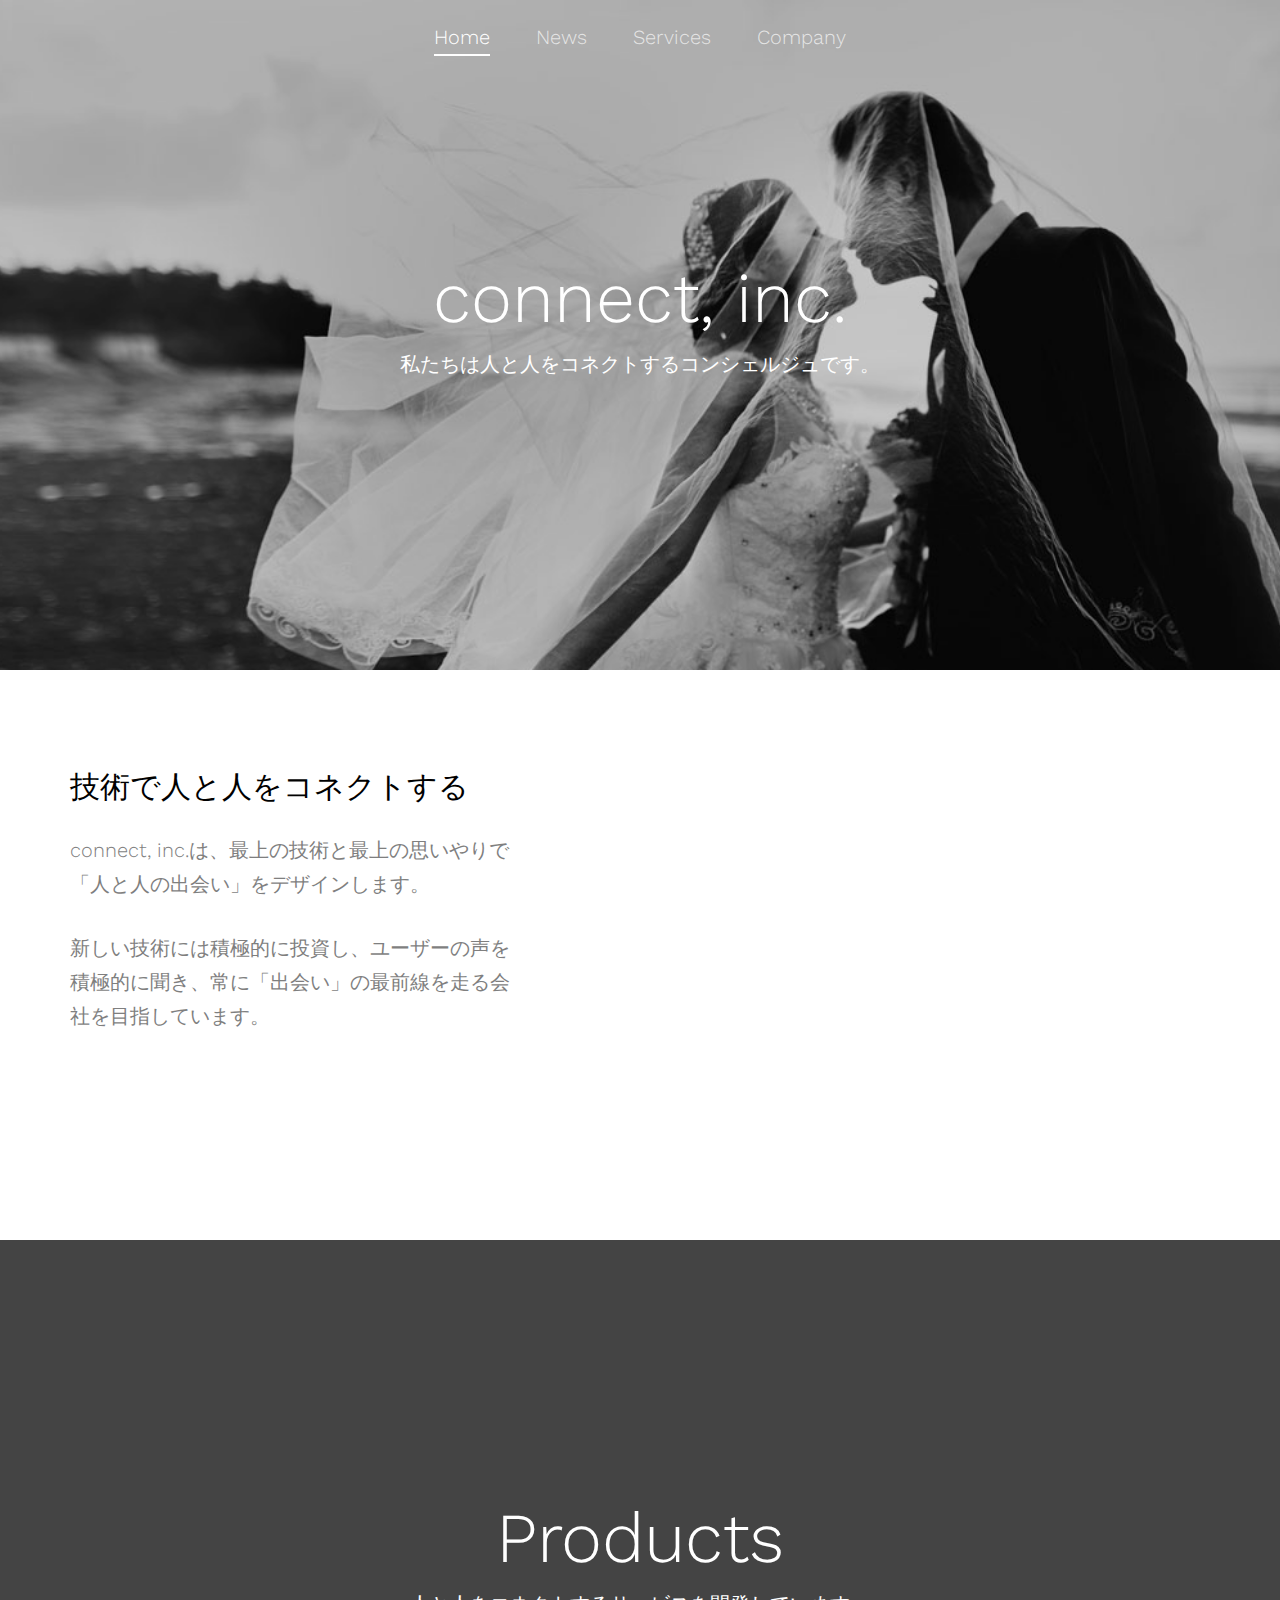
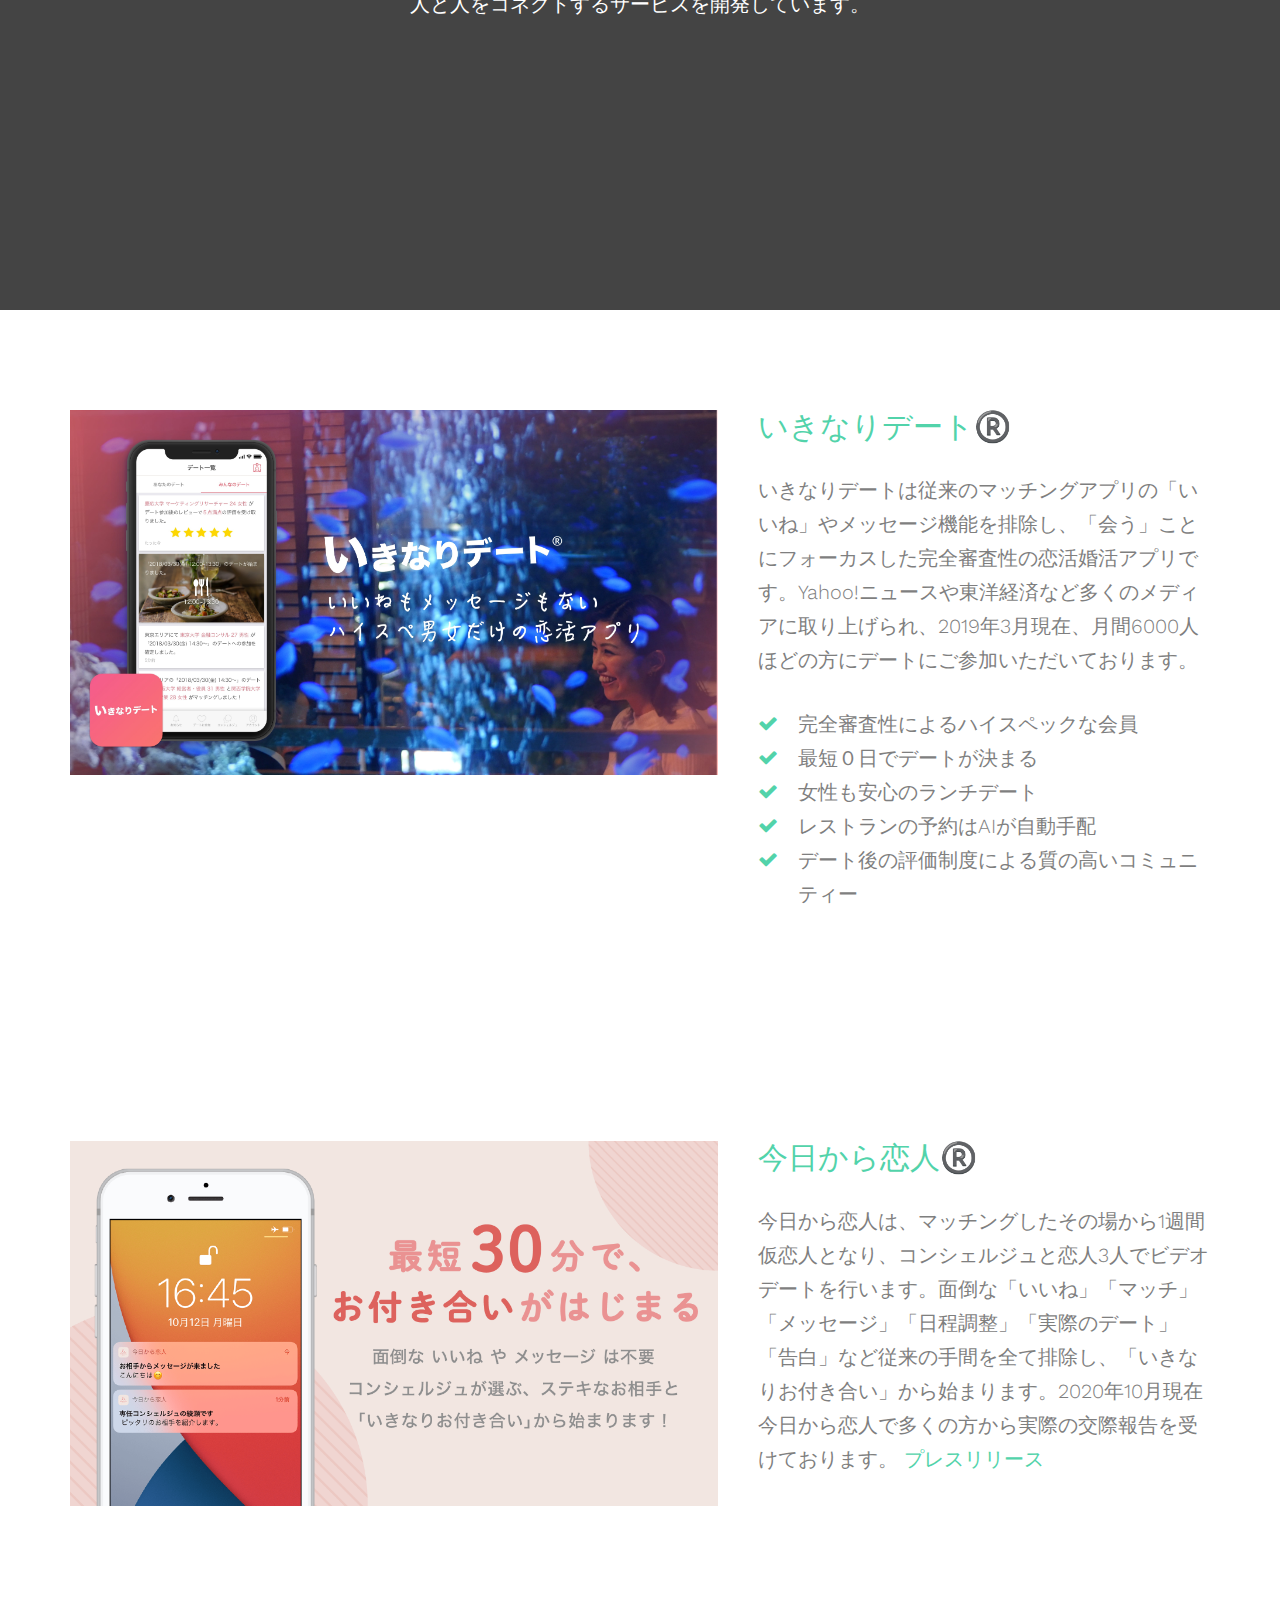
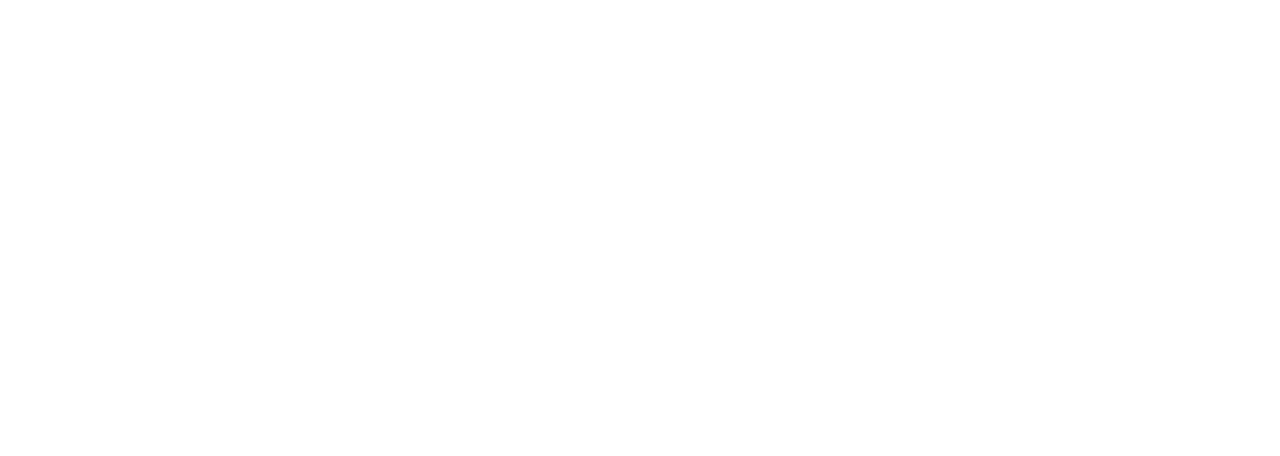
==== commit 117ada8e: "tweak" ====
--- a/index.html
+++ b/index.html
@@ -188,7 +188,10 @@
 				<div class="row">
 					<div class="col-md-5 col-md-push-7">
 						<h2><a href="https://kyokoi.jp">今日から恋人®️</a></h2>
-						<p>今日から恋人は、マッチングしたその場から1週間仮恋人となり、コンシェルジュと恋人3人でビデオデートを行います。面倒な「いいね」「マッチ」「メッセージ」「日程調整」「実際のデート」「告白」など従来の手間を全て排除し、「いきなりお付き合い」から始まります。2020年10月現在今日から恋人で多くの方から実際の交際報告を受けております。</p>
+						<p>
+							今日から恋人は、マッチングしたその場から1週間仮恋人となり、コンシェルジュと恋人3人でビデオデートを行います。面倒な「いいね」「マッチ」「メッセージ」「日程調整」「実際のデート」「告白」など従来の手間を全て排除し、「いきなりお付き合い」から始まります。2020年10月現在今日から恋人で多くの方から実際の交際報告を受けております。
+							<a href="https://prtimes.jp/main/html/rd/p/000000012.000040820.html" target="_blank" id="pressLink">プレスリリース</a>
+						</p>
 					</div>
 					<div class="col-md-7 col-md-pull-5">
 						<a href="https://kyokoi.jp"><img src="images/services/kyokoi-02.png" alt="今日から恋人 画像" class="img-responsive"></a>
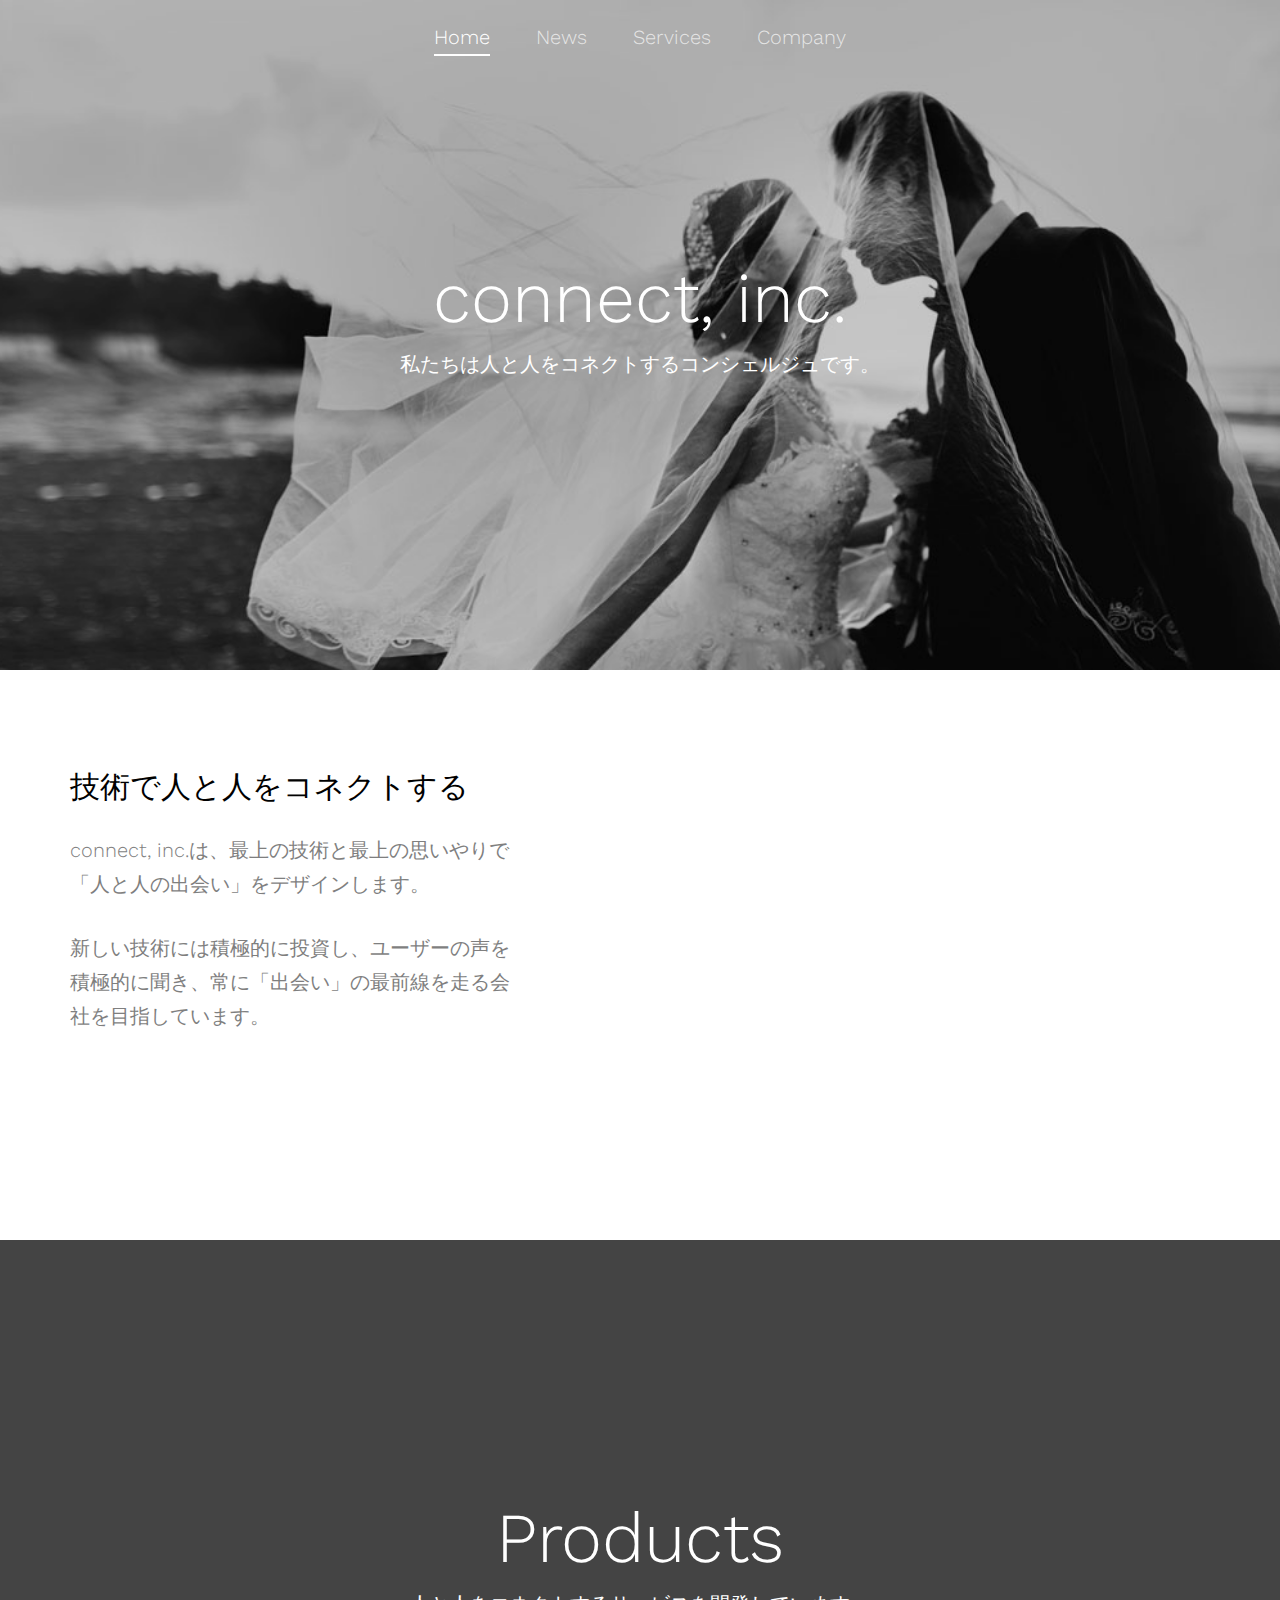
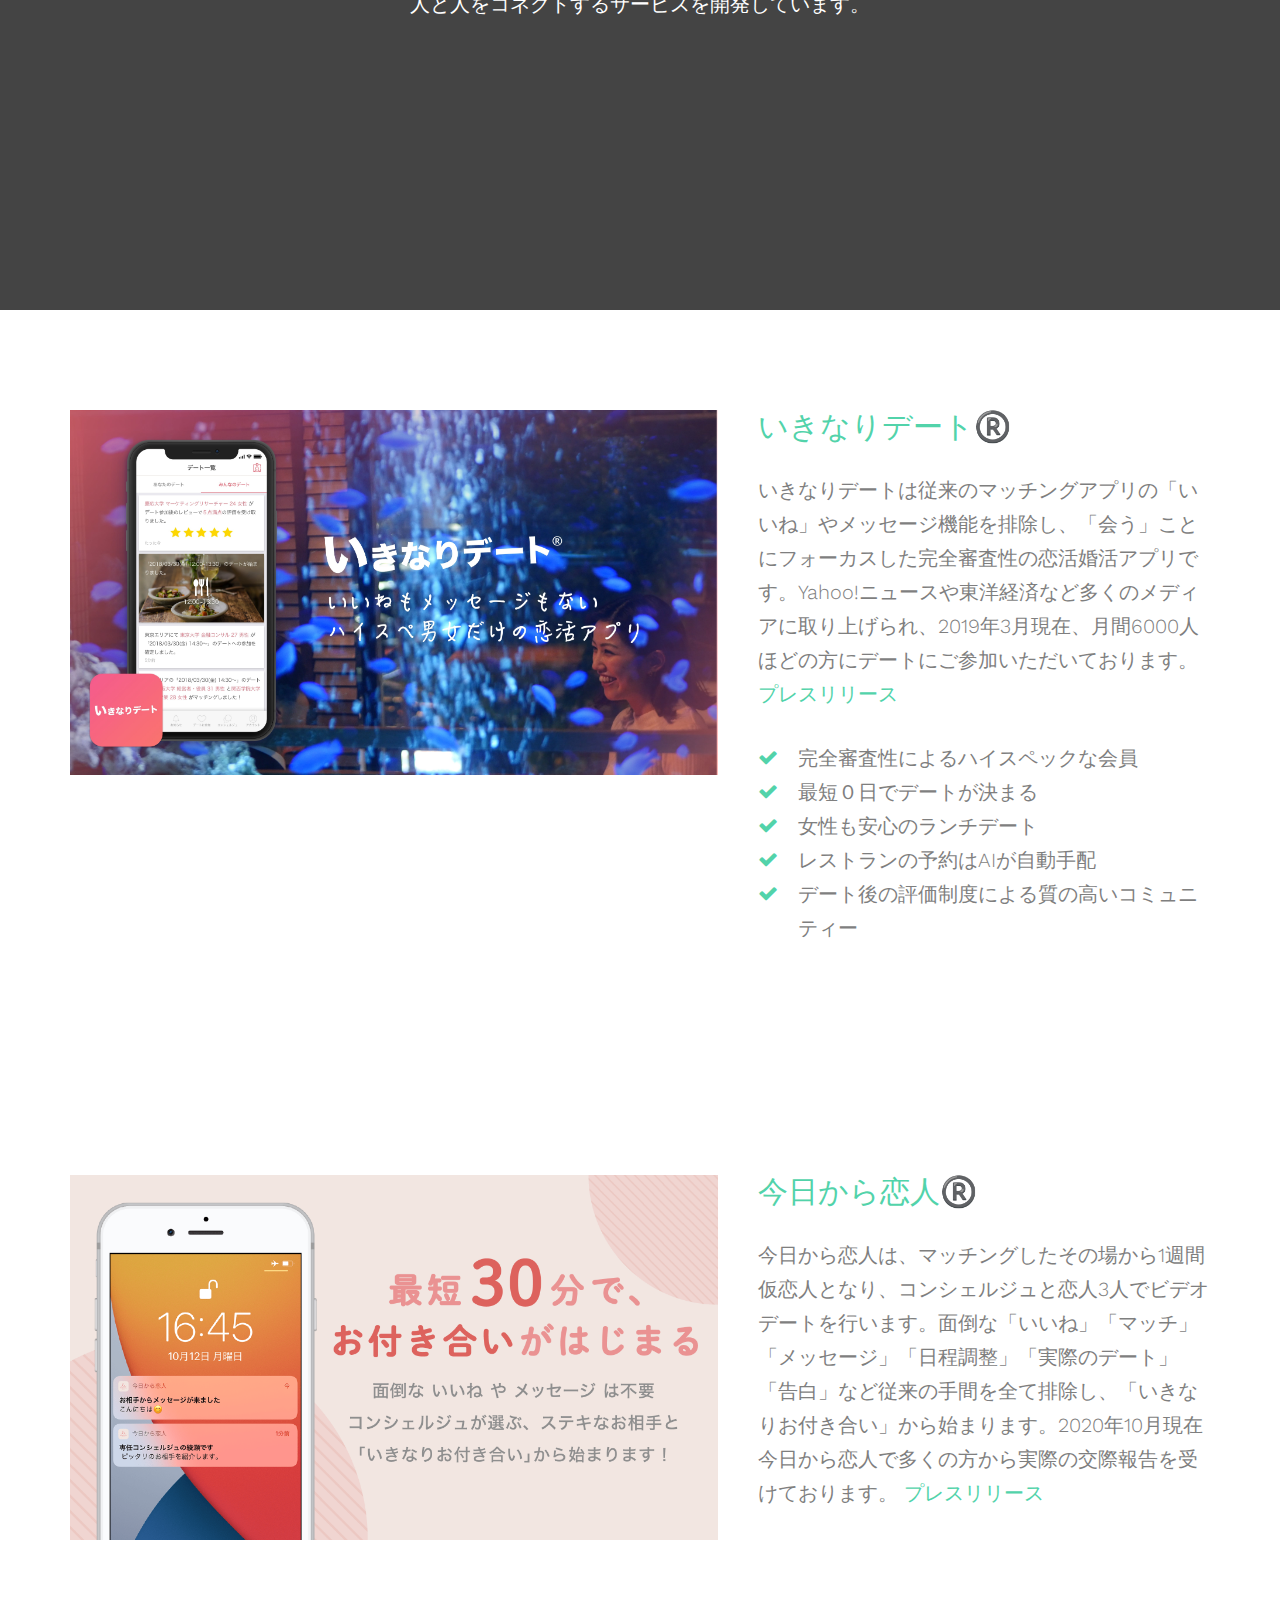
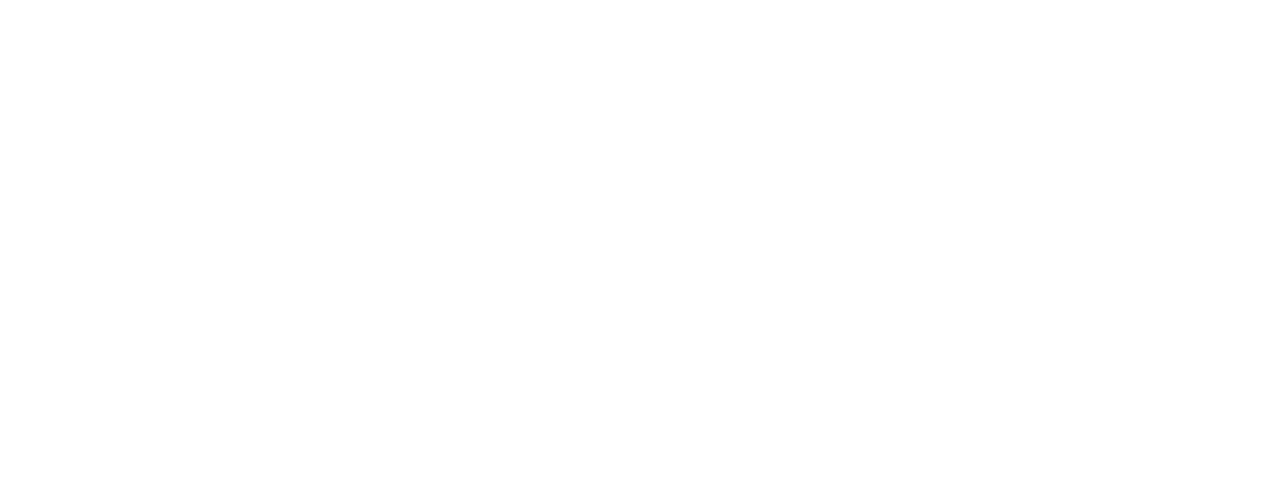
==== commit b1cd4c7b: "tweak" ====
--- a/index.html
+++ b/index.html
@@ -167,7 +167,10 @@
 				<div class="row">
 					<div class="col-md-5 col-md-push-7">
 						<h2><a href="https://ikinaridate.com">いきなりデート®️</a></h2>
-						<p>いきなりデートは従来のマッチングアプリの「いいね」やメッセージ機能を排除し、「会う」ことにフォーカスした完全審査性の恋活婚活アプリです。Yahoo!ニュースや東洋経済など多くのメディアに取り上げられ、2019年3月現在、月間6000人ほどの方にデートにご参加いただいております。</p>
+						<p>
+							いきなりデートは従来のマッチングアプリの「いいね」やメッセージ機能を排除し、「会う」ことにフォーカスした完全審査性の恋活婚活アプリです。Yahoo!ニュースや東洋経済など多くのメディアに取り上げられ、2019年3月現在、月間6000人ほどの方にデートにご参加いただいております。
+							<a href="https://prtimes.jp/main/html/rd/p/000000015.000040820.html" target="_blank" id="pressLink">プレスリリース</a>
+						</p>
 						<ul class="fh5co-check">
 							<li>完全審査性によるハイスペックな会員</li>
 							<li>最短０日でデートが決まる</li>
@@ -190,7 +193,7 @@
 						<h2><a href="https://kyokoi.jp">今日から恋人®️</a></h2>
 						<p>
 							今日から恋人は、マッチングしたその場から1週間仮恋人となり、コンシェルジュと恋人3人でビデオデートを行います。面倒な「いいね」「マッチ」「メッセージ」「日程調整」「実際のデート」「告白」など従来の手間を全て排除し、「いきなりお付き合い」から始まります。2020年10月現在今日から恋人で多くの方から実際の交際報告を受けております。
-							<a href="https://prtimes.jp/main/html/rd/p/000000012.000040820.html" target="_blank" id="pressLink">プレスリリース</a>
+							<a href="https://prtimes.jp/main/html/rd/p/000000014.000040820.html" target="_blank" id="pressLink">プレスリリース</a>
 						</p>
 					</div>
 					<div class="col-md-7 col-md-pull-5">
